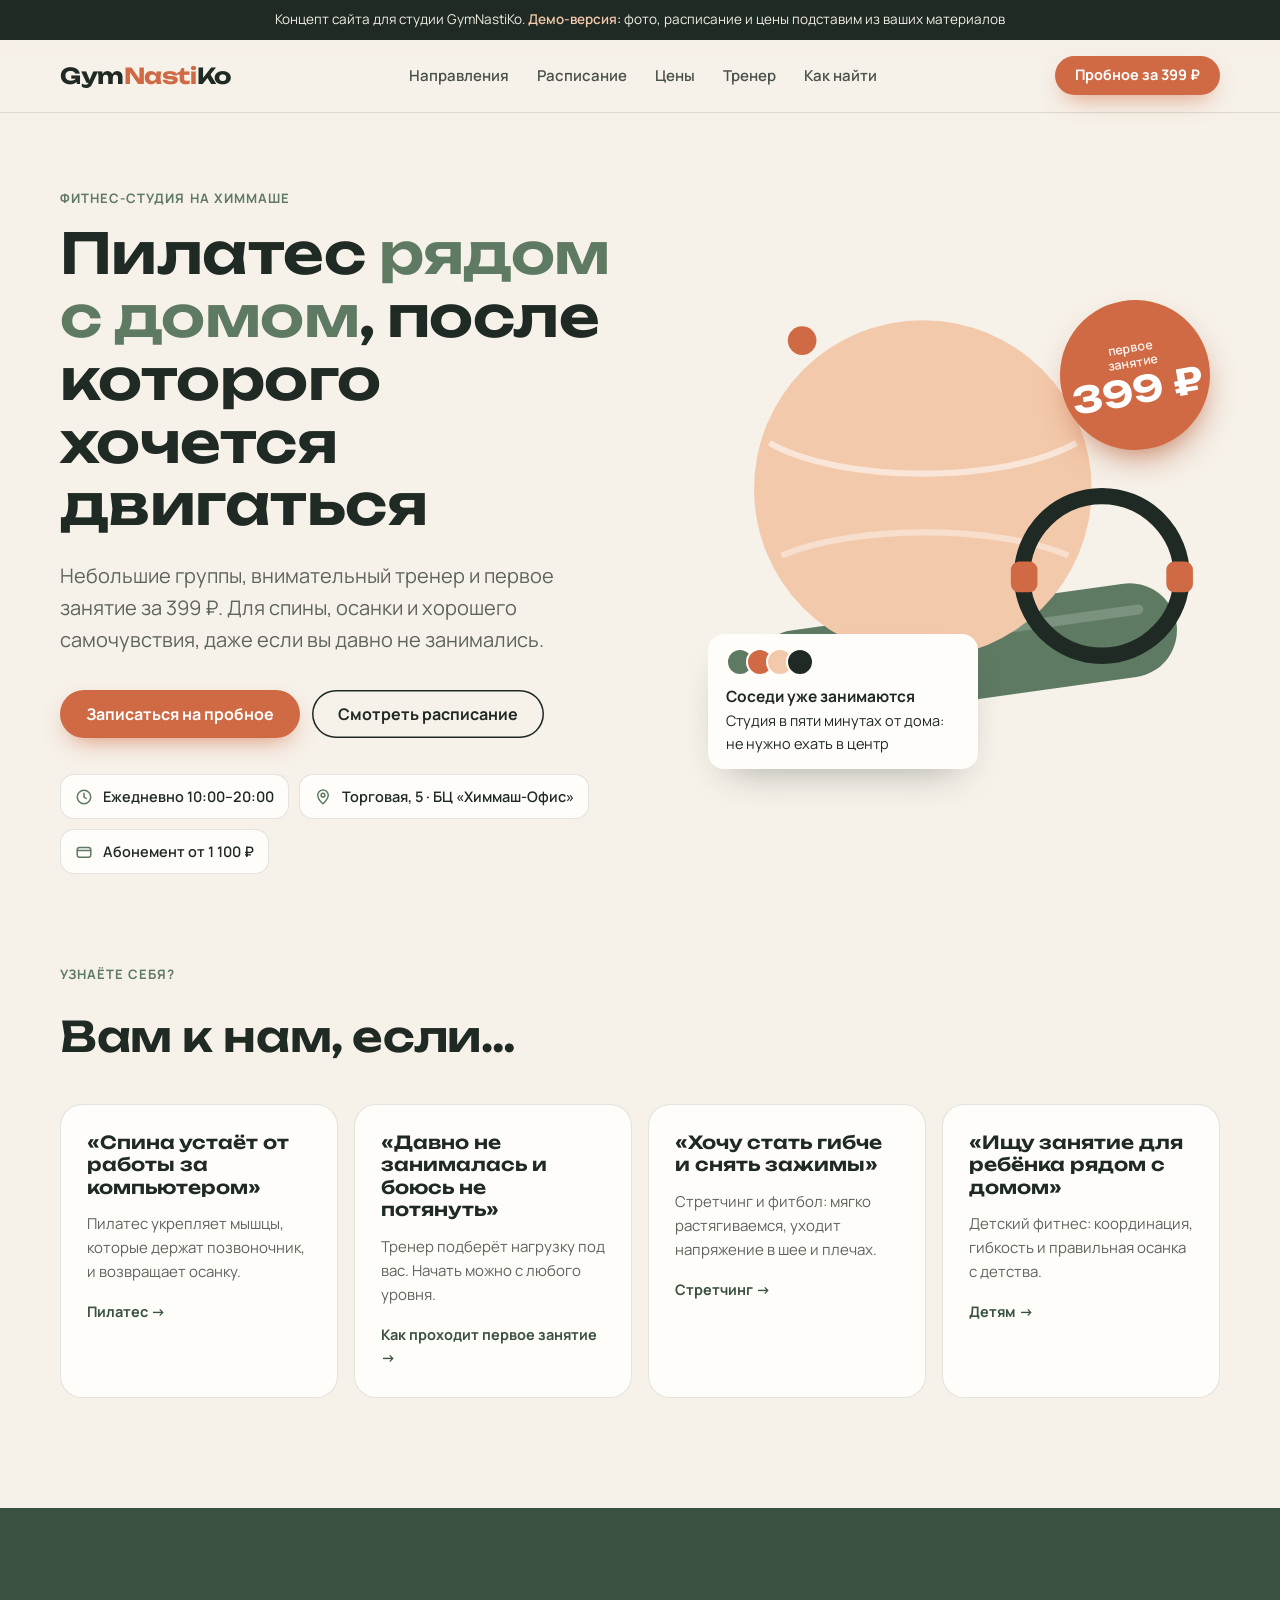
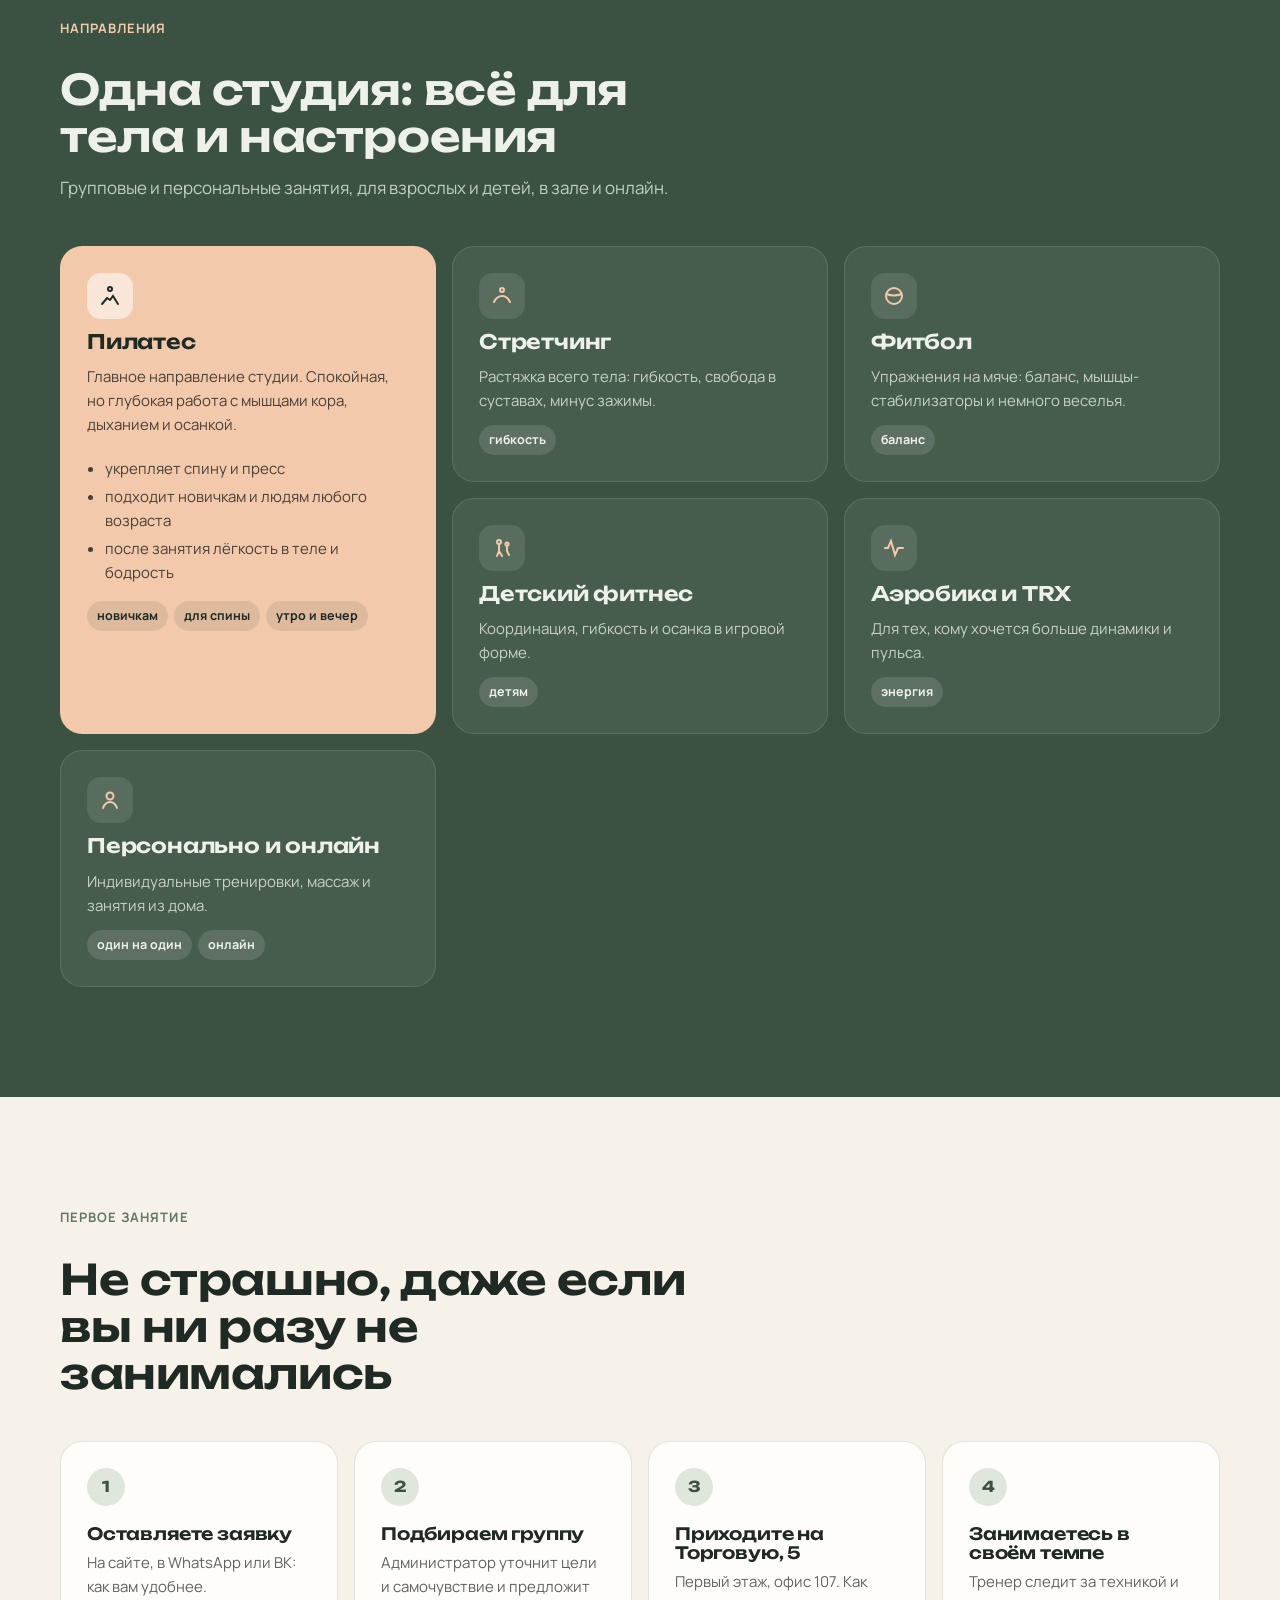
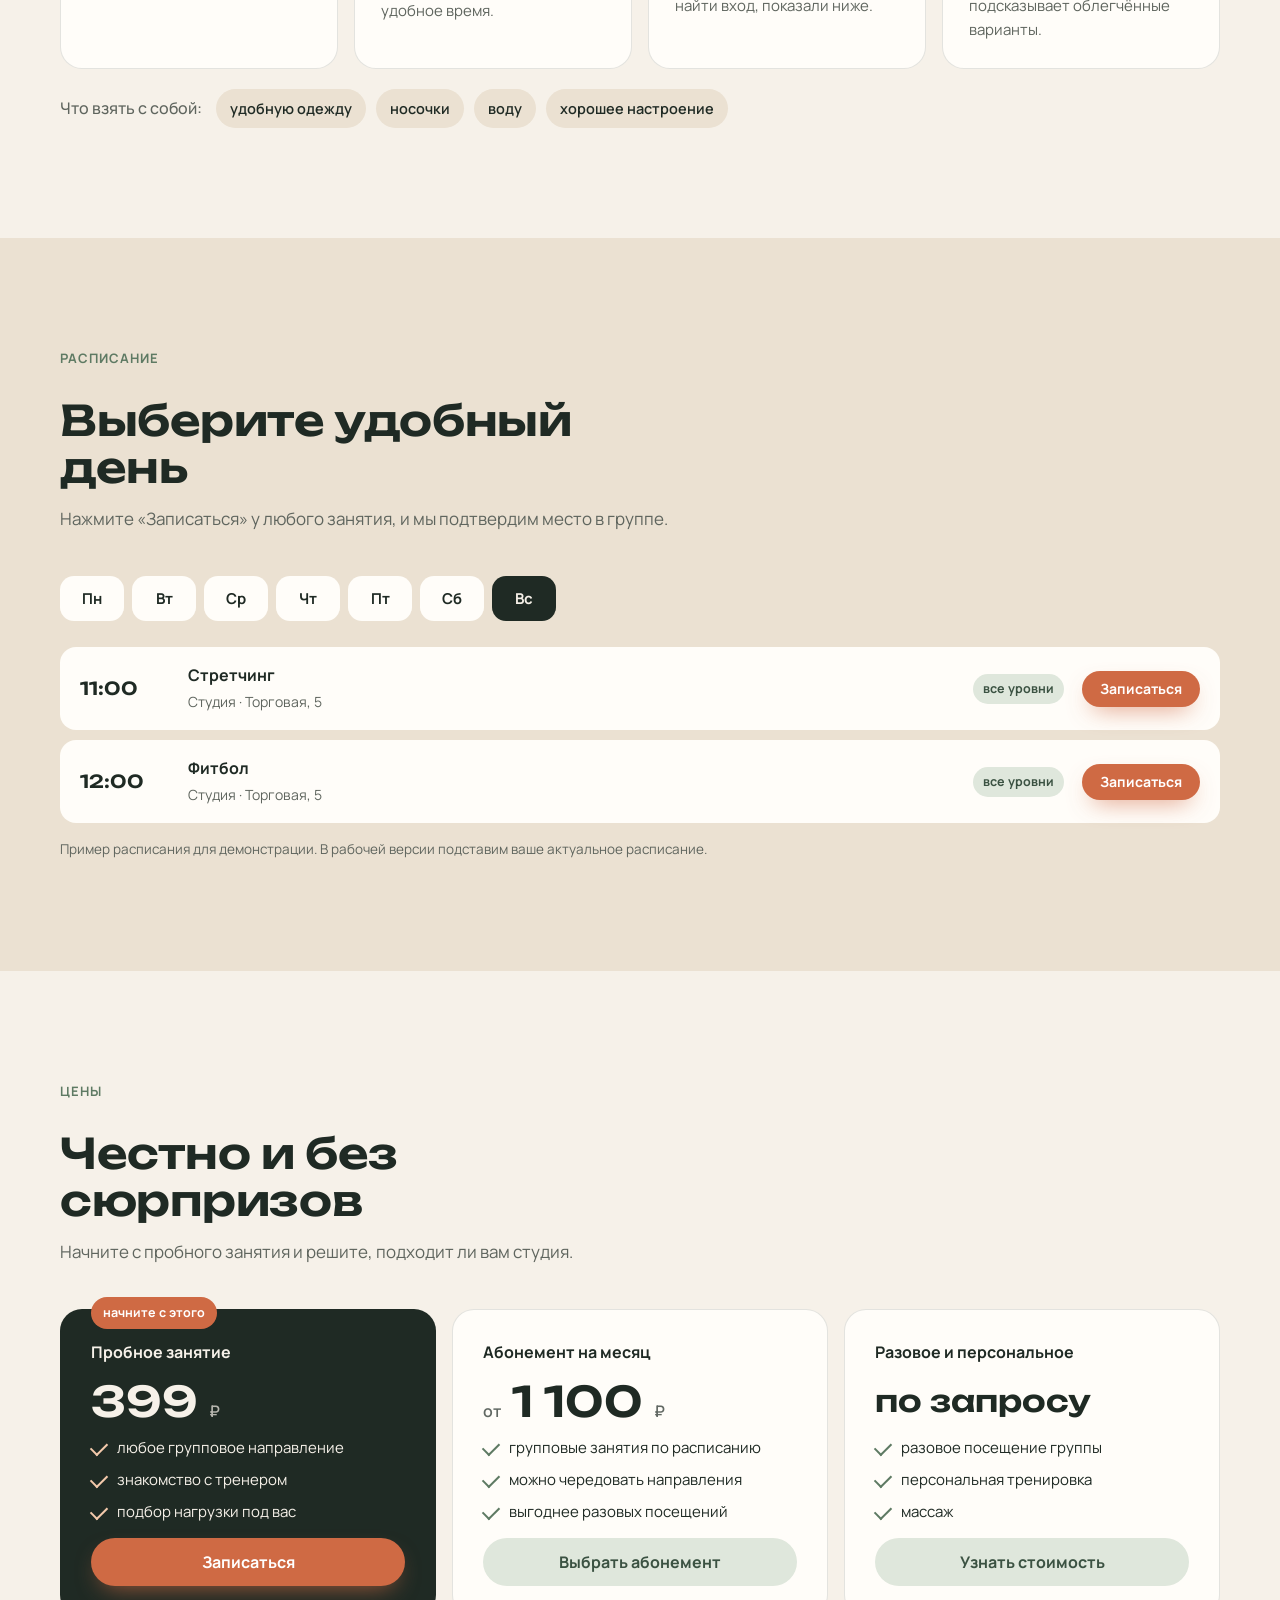
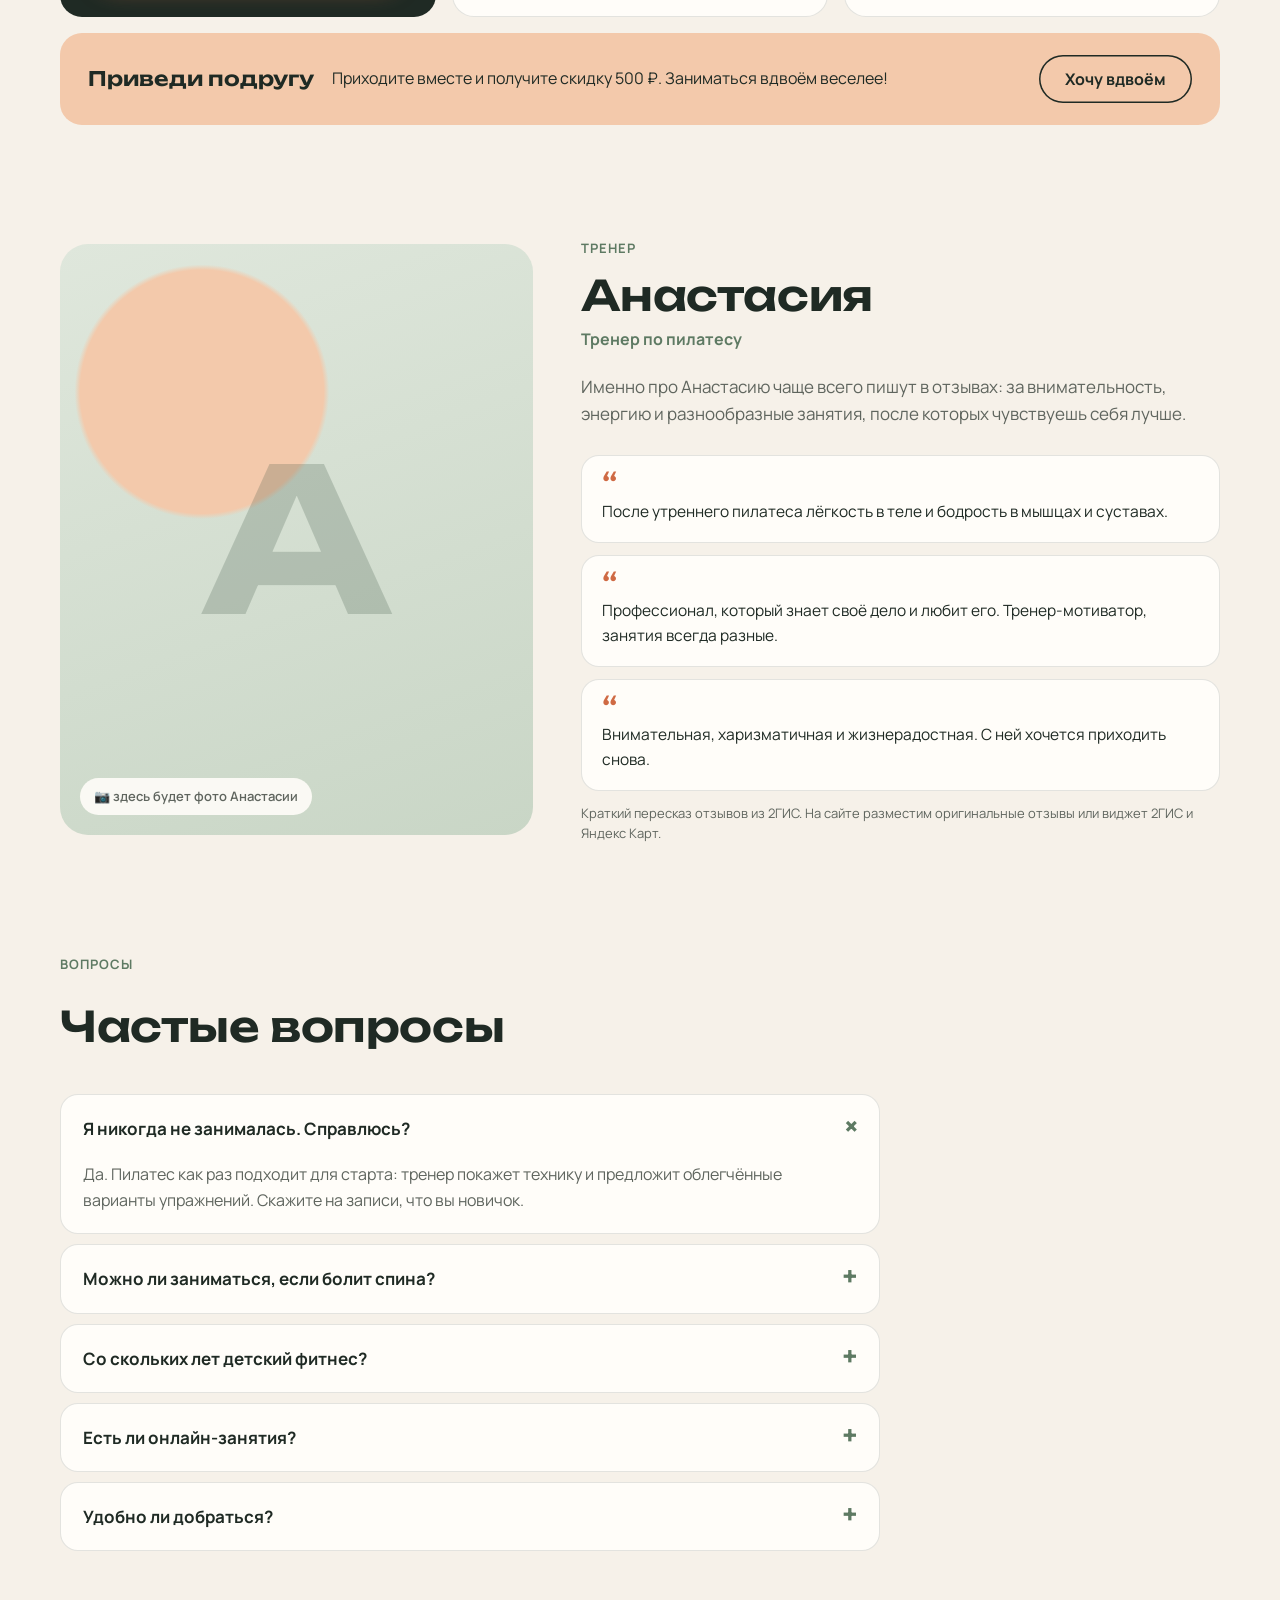
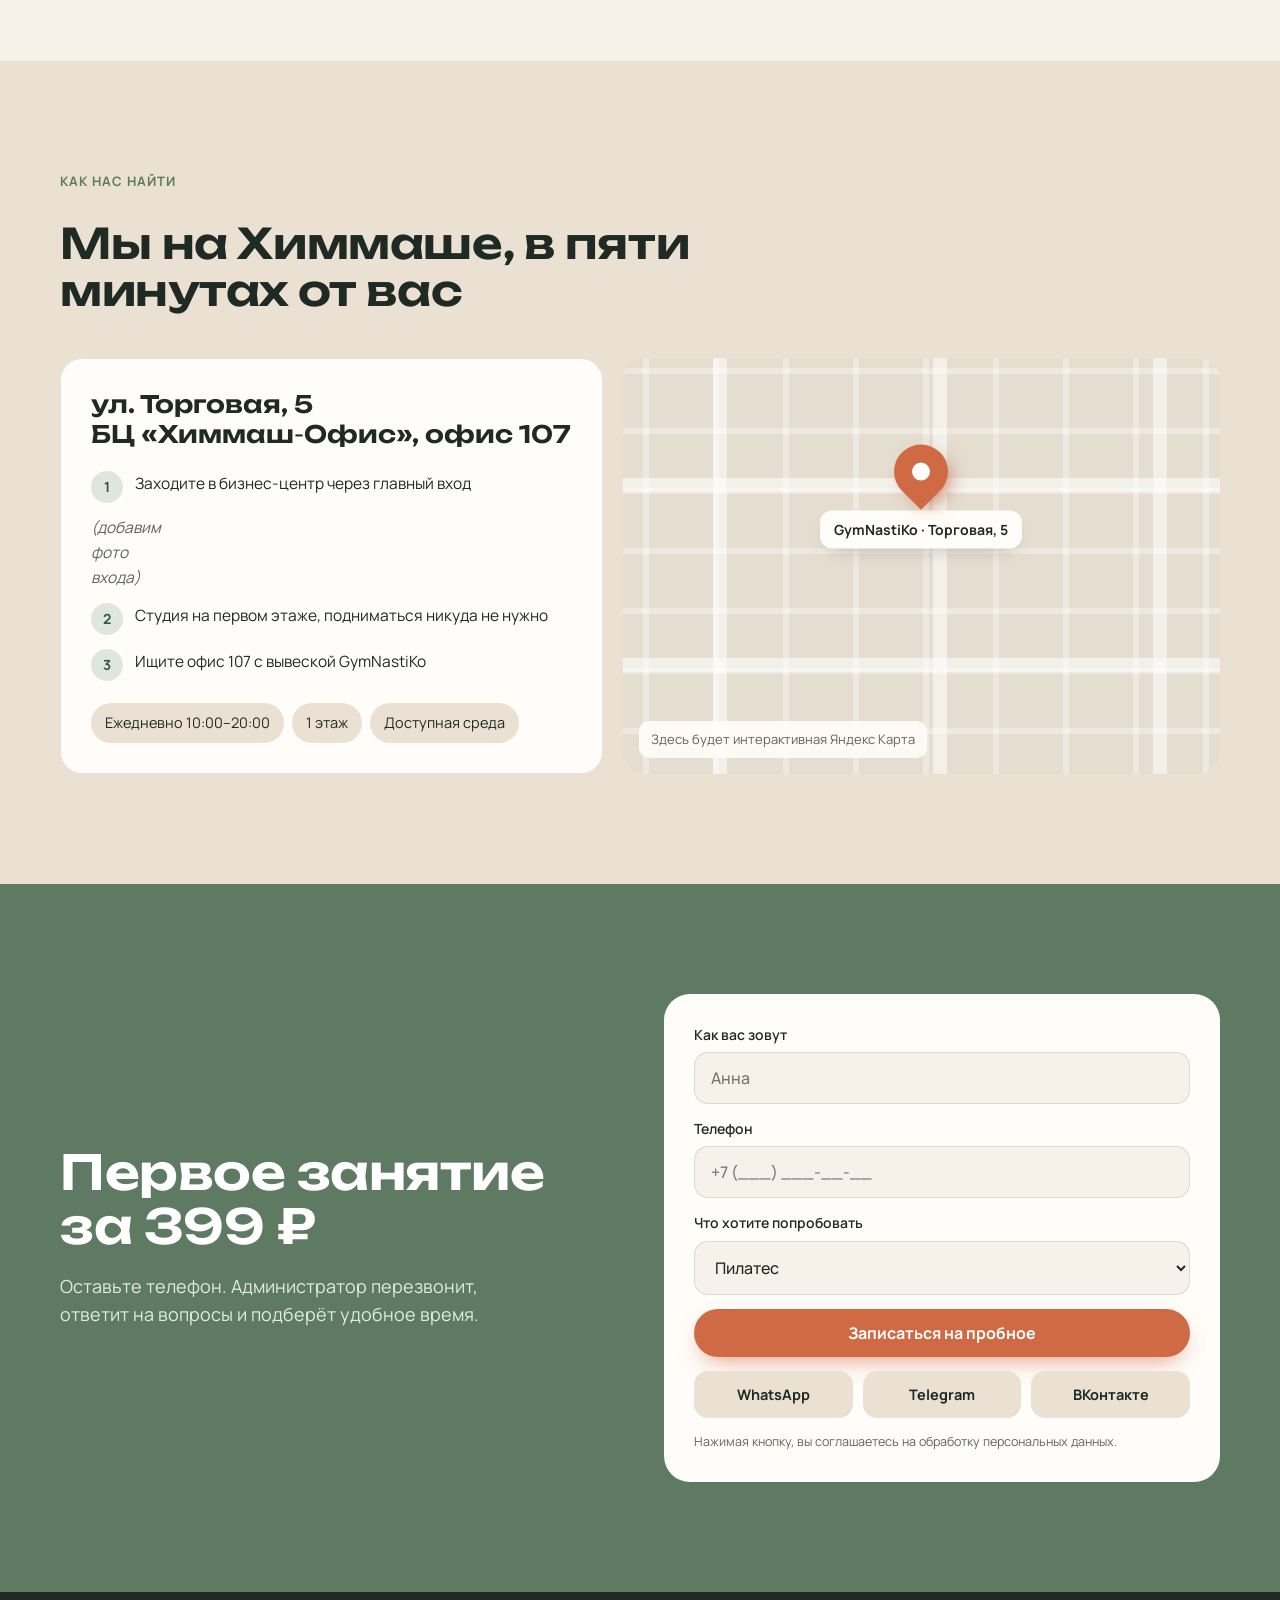
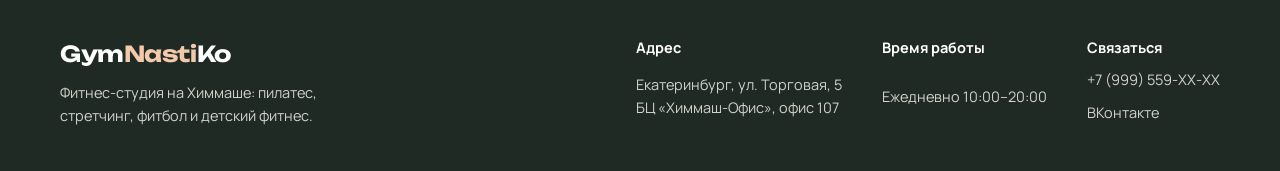
==== gymnastiko/index.html @ ecefc6f3 "Концепт сайта для студии пилатеса GymNastiKo (Химмаш) Одностраничный демо-сайт для коммерческого пре" ====
<!doctype html>
<html lang="ru">
<head>
<meta charset="utf-8">
<meta name="viewport" content="width=device-width, initial-scale=1">
<title>GymNastiKo — пилатес на Химмаше</title>
<meta name="description" content="Концепт сайта студии пилатеса GymNastiKo на Химмаше, Екатеринбург.">
<link rel="preconnect" href="https://fonts.googleapis.com">
<link rel="preconnect" href="https://fonts.gstatic.com" crossorigin>
<link href="https://fonts.googleapis.com/css2?family=Manrope:wght@400;500;600;700&family=Unbounded:wght@500;600;700&display=swap" rel="stylesheet">
<style>
  :root {
    --cream: #f6f1e9;
    --paper: #fffdf9;
    --sand: #ebe1d2;
    --ink: #1f2a24;
    --muted: #5f655e;
    --sage: #5e7a63;
    --sage-dark: #3b5242;
    --sage-soft: #dfe7dc;
    --terra: #cf6a44;
    --terra-dark: #b4552f;
    --peach: #f3c9ab;
    --line: rgba(31, 42, 36, .12);
    --radius: 22px;
    --display: "Unbounded", "Manrope", system-ui, sans-serif;
    --body: "Manrope", system-ui, -apple-system, "Segoe UI", sans-serif;
  }
  * { box-sizing: border-box; }
  html { scroll-behavior: smooth; }
  body {
    margin: 0;
    background: var(--cream);
    color: var(--ink);
    font: 16px/1.6 var(--body);
    -webkit-font-smoothing: antialiased;
  }
  img, svg { display: block; max-width: 100%; }
  a { color: inherit; }
  .wrap { width: min(1160px, 100% - 32px); margin-inline: auto; }
  h1, h2, h3 { font-family: var(--display); font-weight: 600; line-height: 1.12; margin: 0; letter-spacing: -.01em; }
  h2 { font-size: clamp(28px, 4vw, 42px); }
  h3 { font-size: 19px; }
  p { margin: 0; }
  .eyebrow {
    display: inline-block; font-size: 13px; font-weight: 700; letter-spacing: .08em;
    text-transform: uppercase; color: var(--sage);
    margin-bottom: 14px;
  }
  section { padding: clamp(64px, 9vw, 110px) 0; }
  .section-head { display: grid; gap: 14px; max-width: 640px; margin-bottom: 44px; }
  .section-head p { color: var(--muted); font-size: 17px; }

  /* Concept ribbon */
  .concept {
    background: var(--ink); color: #f1ede4; font-size: 13.5px; text-align: center;
    padding: 9px 16px;
  }
  .concept b { color: var(--peach); font-weight: 600; }

  /* Buttons */
  .btn {
    display: inline-flex; align-items: center; justify-content: center; gap: 10px;
    padding: 16px 26px; border-radius: 999px; border: 0; cursor: pointer;
    font: 700 16px/1 var(--body); text-decoration: none; transition: transform .15s, background .15s;
  }
  .btn:hover { transform: translateY(-2px); }
  .btn-primary { background: var(--terra); color: #fff; box-shadow: 0 10px 24px -10px rgba(207,106,68,.8); }
  .btn-primary:hover { background: var(--terra-dark); }
  .btn-ghost { background: transparent; color: var(--ink); box-shadow: inset 0 0 0 1.5px var(--ink); }
  .btn-ghost:hover { background: var(--ink); color: var(--cream); }

  /* Header */
  header.site {
    position: sticky; top: 0; z-index: 20;
    background: rgba(246, 241, 233, .88); backdrop-filter: blur(10px);
    border-bottom: 1px solid var(--line);
  }
  .nav { display: flex; align-items: center; justify-content: space-between; gap: 24px; height: 72px; }
  .logo { font-family: var(--display); font-weight: 700; font-size: 22px; text-decoration: none; letter-spacing: -.02em; }
  .logo span { color: var(--terra); }
  .nav ul { display: flex; gap: 28px; list-style: none; margin: 0; padding: 0; font-weight: 600; font-size: 15px; }
  .nav ul a { text-decoration: none; opacity: .8; }
  .nav ul a:hover { opacity: 1; color: var(--sage-dark); }
  .nav .btn { padding: 12px 20px; font-size: 14.5px; }
  @media (max-width: 900px) { .nav ul { display: none; } }
  @media (max-width: 520px) { .nav .btn { display: none; } }

  /* Hero */
  .hero { padding: clamp(40px, 6vw, 72px) 0 clamp(56px, 7vw, 90px); }
  .hero-grid { display: grid; grid-template-columns: 1.08fr .92fr; gap: 48px; align-items: center; }
  .hero h1 { font-size: clamp(34px, 4.6vw, 56px); }
  .hero h1 em { font-style: normal; color: var(--sage); }
  .hero .lead { font-size: clamp(17px, 1.6vw, 20px); color: var(--muted); margin: 24px 0 34px; max-width: 540px; }
  .hero-cta { display: flex; flex-wrap: wrap; gap: 12px; }
  .facts { display: flex; flex-wrap: wrap; gap: 10px; margin-top: 36px; }
  .fact {
    display: flex; align-items: center; gap: 10px; background: var(--paper);
    border: 1px solid var(--line); border-radius: 14px; padding: 10px 14px; font-size: 14.5px; font-weight: 600;
  }
  .fact svg { width: 18px; height: 18px; color: var(--sage); flex: none; }
  .art { position: relative; aspect-ratio: 1 / 1.02; }
  .art svg.shapes { width: 100%; height: 100%; }
  .sticker {
    position: absolute; right: 2%; top: 6%; width: 150px; height: 150px; border-radius: 50%;
    background: var(--terra); color: #fff; display: grid; place-content: center; text-align: center;
    transform: rotate(-10deg); box-shadow: 0 16px 34px -14px rgba(180,85,47,.9);
  }
  .sticker small { font-size: 12.5px; font-weight: 600; opacity: .92; line-height: 1.25; }
  .sticker strong { font-family: var(--display); font-size: 36px; line-height: 1.1; }
  .art-caption {
    position: absolute; left: 0; bottom: 4%; background: var(--paper); border-radius: 16px; padding: 14px 18px;
    box-shadow: 0 18px 40px -22px rgba(31,42,36,.45); max-width: 270px; font-size: 14.5px;
  }
  .art-caption b { display: block; font-size: 15.5px; }
  .dots { display: flex; margin-bottom: 8px; }
  .dots i { width: 28px; height: 28px; border-radius: 50%; border: 2px solid var(--paper); margin-right: -8px; }
  @media (max-width: 900px) {
    .hero-grid { grid-template-columns: 1fr; }
    .art { max-width: 460px; width: 100%; margin-inline: auto; }
  }
  @media (max-width: 520px) { .sticker { width: 120px; height: 120px; } .sticker strong { font-size: 28px; } }

  /* For whom */
  .for-grid { display: grid; grid-template-columns: repeat(4, 1fr); gap: 16px; }
  .for-card { background: var(--paper); border-radius: var(--radius); padding: 26px; border: 1px solid var(--line); }
  .for-card .q { font-family: var(--display); font-weight: 600; font-size: 18px; line-height: 1.25; margin-bottom: 14px; }
  .for-card p { color: var(--muted); font-size: 15px; }
  .for-card .go { display: inline-block; margin-top: 16px; font-weight: 700; color: var(--sage-dark); text-decoration: none; font-size: 14.5px; }
  @media (max-width: 1000px) { .for-grid { grid-template-columns: repeat(2, 1fr); } }
  @media (max-width: 560px) { .for-grid { grid-template-columns: 1fr; } }

  /* Directions */
  .dir-bg { background: var(--sage-dark); color: #eef1ea; }
  .dir-bg .eyebrow { color: var(--peach); }
  .dir-bg .section-head p { color: #c4cec2; }
  .dir-grid { display: grid; grid-template-columns: repeat(3, 1fr); gap: 16px; }
  .dir {
    background: rgba(255,255,255,.06); border: 1px solid rgba(255,255,255,.12);
    border-radius: var(--radius); padding: 26px; display: grid; gap: 12px; align-content: start;
  }
  .dir.feature { background: var(--peach); color: var(--ink); border-color: transparent; grid-row: span 2; }
  .dir.feature p { color: #4a4038; }
  .dir .ic { width: 46px; height: 46px; border-radius: 14px; background: rgba(255,255,255,.1); display: grid; place-items: center; }
  .dir.feature .ic { background: rgba(255,255,255,.55); }
  .dir .ic svg { width: 24px; height: 24px; }
  .dir h3 { font-size: 20px; }
  .dir p { color: #c9d2c7; font-size: 15px; }
  .tags { display: flex; flex-wrap: wrap; gap: 6px; }
  .tag { font-size: 12.5px; font-weight: 700; padding: 5px 10px; border-radius: 999px; background: rgba(255,255,255,.12); }
  .dir.feature .tag { background: rgba(31,42,36,.1); }
  .dir.feature ul { margin: 4px 0 0; padding-left: 18px; color: #4a4038; font-size: 15px; }
  .dir.feature ul li { margin: 4px 0; }
  @media (max-width: 900px) { .dir-grid { grid-template-columns: repeat(2, 1fr); } .dir.feature { grid-column: span 2; grid-row: auto; } }
  @media (max-width: 560px) { .dir-grid { grid-template-columns: 1fr; } .dir.feature { grid-column: auto; } }

  /* First class */
  .steps { display: grid; grid-template-columns: repeat(4, 1fr); gap: 16px; counter-reset: s; }
  .step { position: relative; padding: 26px; border-radius: var(--radius); background: var(--paper); border: 1px solid var(--line); }
  .step::before {
    counter-increment: s; content: counter(s);
    font-family: var(--display); font-size: 15px; font-weight: 700;
    width: 38px; height: 38px; border-radius: 50%; display: grid; place-items: center;
    background: var(--sage-soft); color: var(--sage-dark); margin-bottom: 18px;
  }
  .step h3 { font-size: 17px; margin-bottom: 8px; }
  .step p { color: var(--muted); font-size: 15px; }
  .bring { margin-top: 20px; display: flex; flex-wrap: wrap; align-items: center; gap: 10px; font-weight: 600; }
  .bring span.lbl { color: var(--muted); font-weight: 500; margin-right: 4px; }
  .chip { background: var(--sand); padding: 8px 14px; border-radius: 999px; font-size: 14.5px; }
  @media (max-width: 1000px) { .steps { grid-template-columns: repeat(2, 1fr); } }
  @media (max-width: 560px) { .steps { grid-template-columns: 1fr; } }

  /* Schedule */
  .sched-bg { background: var(--sand); }
  .days { display: flex; gap: 8px; overflow-x: auto; padding-bottom: 6px; margin-bottom: 20px; scrollbar-width: none; }
  .days button {
    flex: none; min-width: 64px; padding: 12px 14px; border-radius: 14px; border: 0; cursor: pointer;
    background: var(--paper); font: 700 15px var(--body); color: var(--ink);
  }
  .days button[aria-selected="true"] { background: var(--ink); color: var(--cream); }
  .slots { display: grid; gap: 10px; }
  .slot {
    display: grid; grid-template-columns: 90px 1fr auto auto; gap: 18px; align-items: center;
    background: var(--paper); border-radius: 16px; padding: 16px 20px;
  }
  .slot time { font-family: var(--display); font-weight: 600; font-size: 18px; }
  .slot .t b { display: block; font-size: 16px; }
  .slot .t span { color: var(--muted); font-size: 14px; }
  .level { font-size: 12.5px; font-weight: 700; padding: 5px 10px; border-radius: 999px; background: var(--sage-soft); color: var(--sage-dark); white-space: nowrap; }
  .level.kids { background: #fbe3d5; color: var(--terra-dark); }
  .slot .btn { padding: 11px 18px; font-size: 14px; }
  .note { margin-top: 16px; font-size: 13.5px; color: var(--muted); }
  @media (max-width: 640px) {
    .slot { grid-template-columns: 70px 1fr; row-gap: 10px; }
    .slot .level { grid-column: 2; justify-self: start; }
    .slot .btn { grid-column: 1 / -1; }
  }

  /* Prices */
  .price-grid { display: grid; grid-template-columns: repeat(3, 1fr); gap: 16px; align-items: stretch; }
  .price { background: var(--paper); border: 1px solid var(--line); border-radius: var(--radius); padding: 30px; display: flex; flex-direction: column; gap: 14px; }
  .price.hot { background: var(--ink); color: var(--cream); border-color: transparent; position: relative; }
  .price.hot .badge { position: absolute; top: -13px; left: 30px; background: var(--terra); color: #fff; font-size: 12.5px; font-weight: 700; padding: 6px 12px; border-radius: 999px; }
  .price .name { font-weight: 700; font-size: 16px; }
  .price .amount { font-family: var(--display); font-size: 42px; font-weight: 600; line-height: 1; }
  .price .amount small { font-family: var(--body); font-size: 16px; font-weight: 600; opacity: .7; }
  .price ul { list-style: none; padding: 0; margin: 0; display: grid; gap: 8px; font-size: 15px; flex: 1; }
  .price li { padding-left: 26px; position: relative; }
  .price li::before { content: ""; position: absolute; left: 0; top: 6px; width: 14px; height: 8px; border-left: 2.5px solid var(--sage); border-bottom: 2.5px solid var(--sage); transform: rotate(-45deg); }
  .price.hot li::before { border-color: var(--peach); }
  .price .btn { width: 100%; }
  .price:not(.hot) .btn { background: var(--sage-soft); color: var(--sage-dark); box-shadow: none; }
  .promo {
    margin-top: 16px; display: flex; align-items: center; gap: 18px; flex-wrap: wrap;
    background: var(--peach); border-radius: var(--radius); padding: 22px 28px;
  }
  .promo strong { font-family: var(--display); font-size: 20px; font-weight: 600; }
  .promo p { flex: 1; min-width: 220px; }
  @media (max-width: 900px) { .price-grid { grid-template-columns: 1fr; max-width: 520px; } }

  /* Coach + reviews */
  .coach { display: grid; grid-template-columns: .85fr 1.15fr; gap: 48px; align-items: center; }
  .photo-ph {
    aspect-ratio: 4 / 5; border-radius: 28px; position: relative; overflow: hidden;
    background: radial-gradient(circle at 30% 25%, var(--peach) 0 22%, transparent 23%),
                linear-gradient(160deg, var(--sage-soft), #c9d6c6);
    display: grid; place-items: end start; padding: 20px;
  }
  .photo-ph span { background: rgba(255,253,249,.9); border-radius: 999px; padding: 8px 14px; font-size: 13px; font-weight: 600; color: var(--muted); }
  .photo-ph .mono { position: absolute; inset: 0; display: grid; place-items: center; font-family: var(--display); font-weight: 700; font-size: clamp(120px, 16vw, 200px); color: var(--sage-dark); opacity: .22; }
  .coach h2 { margin-bottom: 8px; }
  .coach .role { color: var(--sage); font-weight: 700; margin-bottom: 20px; }
  .coach .about { color: var(--muted); font-size: 17px; margin-bottom: 28px; }
  .quotes { display: grid; gap: 12px; }
  .quote { background: var(--paper); border: 1px solid var(--line); border-radius: 18px; padding: 18px 20px; font-size: 15.5px; }
  .quote::before { content: "“"; font-family: var(--display); font-size: 34px; line-height: .6; color: var(--terra); display: block; margin-bottom: 4px; }
  .src { font-size: 13px; color: var(--muted); margin-top: 12px; }
  @media (max-width: 900px) { .coach { grid-template-columns: 1fr; } .photo-ph { max-width: 420px; } }

  /* FAQ */
  .faq { display: grid; gap: 10px; max-width: 820px; }
  details { background: var(--paper); border-radius: 18px; border: 1px solid var(--line); padding: 0 22px; }
  summary { cursor: pointer; list-style: none; padding: 20px 0; font-weight: 700; font-size: 17px; display: flex; justify-content: space-between; gap: 16px; }
  summary::-webkit-details-marker { display: none; }
  summary::after { content: "+"; font-family: var(--display); font-size: 22px; line-height: 1; color: var(--sage); transition: transform .2s; }
  details[open] summary::after { transform: rotate(45deg); }
  details p { padding: 0 0 20px; color: var(--muted); }

  /* Find us */
  .find { display: grid; grid-template-columns: 1fr 1.1fr; gap: 20px; }
  .route { background: var(--paper); border-radius: var(--radius); padding: 30px; border: 1px solid var(--line); display: grid; gap: 22px; align-content: start; }
  .route .addr { font-family: var(--display); font-size: 24px; font-weight: 600; line-height: 1.25; }
  .route ol { margin: 0; padding: 0; list-style: none; display: grid; gap: 14px; counter-reset: r; }
  .route li { display: grid; grid-template-columns: 32px 1fr; gap: 12px; font-size: 15.5px; }
  .route li::before { counter-increment: r; content: counter(r); width: 32px; height: 32px; border-radius: 50%; background: var(--sage-soft); color: var(--sage-dark); font-weight: 700; display: grid; place-items: center; font-size: 14px; }
  .route .meta { display: flex; flex-wrap: wrap; gap: 8px; }
  .map {
    border-radius: var(--radius); min-height: 380px; position: relative; overflow: hidden;
    background-color: #e4ddd0;
    background-image:
      linear-gradient(90deg, rgba(255,255,255,.55) 0 14px, transparent 14px),
      linear-gradient(rgba(255,255,255,.55) 0 14px, transparent 14px),
      linear-gradient(90deg, rgba(255,255,255,.35) 0 6px, transparent 6px),
      linear-gradient(rgba(255,255,255,.35) 0 6px, transparent 6px);
    background-size: 220px 100%, 100% 180px, 70px 100%, 100% 60px;
    background-position: 90px 0, 0 120px, 20px 0, 0 10px;
  }
  .pin { position: absolute; left: 50%; top: 46%; transform: translate(-50%, -100%); text-align: center; }
  .pin .dot { width: 54px; height: 54px; border-radius: 50% 50% 50% 0; transform: rotate(-45deg); background: var(--terra); margin: 0 auto; display: grid; place-items: center; box-shadow: 0 10px 20px -8px rgba(180,85,47,.9); }
  .pin .dot::after { content: ""; width: 18px; height: 18px; border-radius: 50%; background: #fff; }
  .pin .label { margin-top: 12px; background: var(--paper); padding: 8px 14px; border-radius: 12px; font-weight: 700; font-size: 14px; white-space: nowrap; box-shadow: 0 8px 20px -12px rgba(0,0,0,.4); }
  .map .hint { position: absolute; left: 16px; bottom: 16px; background: rgba(255,253,249,.92); padding: 8px 12px; border-radius: 10px; font-size: 13px; color: var(--muted); }
  @media (max-width: 900px) { .find { grid-template-columns: 1fr; } .map { min-height: 280px; } }

  /* Booking */
  .book-bg { background: var(--sage); color: #fff; }
  .book { display: grid; grid-template-columns: 1fr 1fr; gap: 48px; align-items: center; }
  .book h2 { font-size: clamp(30px, 4.4vw, 48px); }
  .book .sub { margin-top: 18px; font-size: 18px; color: #e3ebe0; max-width: 460px; }
  form.card { background: var(--paper); color: var(--ink); border-radius: 26px; padding: 30px; display: grid; gap: 14px; }
  label { display: grid; gap: 6px; font-weight: 600; font-size: 14px; }
  input, select {
    font: 500 16px var(--body); padding: 14px 16px; border-radius: 14px; border: 1.5px solid var(--line);
    background: var(--cream); color: var(--ink); width: 100%;
  }
  input:focus, select:focus { outline: none; border-color: var(--sage); }
  .form-foot { font-size: 12.5px; color: var(--muted); }
  .alt { display: flex; gap: 10px; flex-wrap: wrap; }
  .alt a { flex: 1; min-width: 130px; text-align: center; padding: 12px; border-radius: 14px; background: var(--sand); text-decoration: none; font-weight: 700; font-size: 14.5px; }
  .ok { display: none; text-align: center; padding: 20px 0; }
  .ok b { font-family: var(--display); font-size: 22px; display: block; margin-bottom: 8px; }
  form.sent > :not(.ok) { display: none; }
  form.sent .ok { display: block; }
  @media (max-width: 900px) { .book { grid-template-columns: 1fr; } }

  footer { background: var(--ink); color: #cfd3cb; padding: 44px 0 110px; font-size: 14.5px; }
  .foot { display: flex; flex-wrap: wrap; justify-content: space-between; gap: 24px; }
  footer .logo { color: #fff; }
  footer a { text-decoration: none; }
  footer .cols { display: flex; flex-wrap: wrap; gap: 40px; }
  footer .cols div { display: grid; gap: 6px; }
  footer .cols b { color: #fff; }
  @media (min-width: 761px) { footer { padding-bottom: 44px; } }

  /* Mobile sticky CTA */
  .mbar {
    position: fixed; left: 12px; right: 12px; bottom: 12px; z-index: 30; display: none;
    background: var(--ink); color: #fff; border-radius: 18px; padding: 10px 10px 10px 18px;
    align-items: center; justify-content: space-between; gap: 12px; box-shadow: 0 16px 36px -14px rgba(0,0,0,.6);
  }
  .mbar span { font-size: 14px; line-height: 1.3; }
  .mbar b { color: var(--peach); }
  .mbar .btn { padding: 13px 18px; font-size: 14.5px; }
  @media (max-width: 760px) { .mbar { display: flex; } }
</style>
</head>
<body>

<div class="concept">Концепт сайта для студии GymNastiKo. <b>Демо-версия:</b> фото, расписание и цены подставим из ваших материалов</div>

<header class="site">
  <div class="wrap nav">
    <a class="logo" href="#top">Gym<span>Nasti</span>Ko</a>
    <ul>
      <li><a href="#directions">Направления</a></li>
      <li><a href="#schedule">Расписание</a></li>
      <li><a href="#prices">Цены</a></li>
      <li><a href="#coach">Тренер</a></li>
      <li><a href="#find">Как найти</a></li>
    </ul>
    <a class="btn btn-primary" href="#book">Пробное за 399 ₽</a>
  </div>
</header>

<main id="top">

  <!-- HERO -->
  <section class="hero">
    <div class="wrap hero-grid">
      <div>
        <span class="eyebrow">Фитнес-студия на Химмаше</span>
        <h1>Пилатес <em>рядом с домом</em>, после которого хочется двигаться</h1>
        <p class="lead">Небольшие группы, внимательный тренер и первое занятие за 399 ₽. Для спины, осанки и хорошего самочувствия, даже если вы давно не занимались.</p>
        <div class="hero-cta">
          <a class="btn btn-primary" href="#book">Записаться на пробное</a>
          <a class="btn btn-ghost" href="#schedule">Смотреть расписание</a>
        </div>
        <div class="facts">
          <div class="fact">
            <svg viewBox="0 0 24 24" fill="none" stroke="currentColor" stroke-width="2" stroke-linecap="round"><circle cx="12" cy="12" r="9"/><path d="M12 7v5l3 2"/></svg>
            Ежедневно 10:00–20:00
          </div>
          <div class="fact">
            <svg viewBox="0 0 24 24" fill="none" stroke="currentColor" stroke-width="2" stroke-linecap="round"><path d="M12 21s7-6.2 7-11.5A7 7 0 0 0 5 9.5C5 14.8 12 21 12 21z"/><circle cx="12" cy="9.5" r="2.5"/></svg>
            Торговая, 5 · БЦ «Химмаш‑Офис»
          </div>
          <div class="fact">
            <svg viewBox="0 0 24 24" fill="none" stroke="currentColor" stroke-width="2" stroke-linecap="round"><rect x="3" y="6" width="18" height="13" rx="3"/><path d="M3 10h18"/></svg>
            Абонемент от 1 100 ₽
          </div>
        </div>
      </div>

      <div class="art" aria-hidden="true">
        <svg class="shapes" viewBox="0 0 500 510">
          <!-- mat -->
          <rect x="40" y="330" width="420" height="92" rx="46" fill="#5e7a63" transform="rotate(-8 250 376)"/>
          <rect x="70" y="352" width="360" height="10" rx="5" fill="#fff" opacity=".18" transform="rotate(-8 250 376)"/>
          <!-- fitball -->
          <circle cx="210" cy="215" r="165" fill="#f3c9ab"/>
          <path d="M60 170c70 40 230 40 300 0" stroke="#fff" stroke-width="6" fill="none" opacity=".55"/>
          <path d="M72 280c70-30 210-30 280 0" stroke="#fff" stroke-width="6" fill="none" opacity=".4"/>
          <!-- pilates ring -->
          <circle cx="385" cy="300" r="78" fill="none" stroke="#1f2a24" stroke-width="16"/>
          <rect x="296" y="286" width="26" height="30" rx="8" fill="#cf6a44"/>
          <rect x="448" y="286" width="26" height="30" rx="8" fill="#cf6a44"/>
          <!-- small dots -->
          <circle cx="92" cy="70" r="14" fill="#cf6a44"/>
          <circle cx="440" cy="120" r="8" fill="#5e7a63"/>
        </svg>
        <div class="sticker"><small>первое<br>занятие</small><strong>399 ₽</strong></div>
        <div class="art-caption">
          <div class="dots"><i style="background:#5e7a63"></i><i style="background:#cf6a44"></i><i style="background:#f3c9ab"></i><i style="background:#1f2a24"></i></div>
          <b>Соседи уже занимаются</b>
          Студия в пяти минутах от дома: не нужно ехать в центр
        </div>
      </div>
    </div>
  </section>

  <!-- FOR WHOM -->
  <section style="padding-top:0">
    <div class="wrap">
      <div class="section-head">
        <span class="eyebrow">Узнаёте себя?</span>
        <h2>Вам к нам, если…</h2>
      </div>
      <div class="for-grid">
        <div class="for-card">
          <div class="q">«Спина устаёт от работы за компьютером»</div>
          <p>Пилатес укрепляет мышцы, которые держат позвоночник, и возвращает осанку.</p>
          <a class="go" href="#directions">Пилатес →</a>
        </div>
        <div class="for-card">
          <div class="q">«Давно не занималась и боюсь не потянуть»</div>
          <p>Тренер подберёт нагрузку под вас. Начать можно с любого уровня.</p>
          <a class="go" href="#first">Как проходит первое занятие →</a>
        </div>
        <div class="for-card">
          <div class="q">«Хочу стать гибче и снять зажимы»</div>
          <p>Стретчинг и фитбол: мягко растягиваемся, уходит напряжение в шее и плечах.</p>
          <a class="go" href="#directions">Стретчинг →</a>
        </div>
        <div class="for-card">
          <div class="q">«Ищу занятие для ребёнка рядом с домом»</div>
          <p>Детский фитнес: координация, гибкость и правильная осанка с детства.</p>
          <a class="go" href="#directions">Детям →</a>
        </div>
      </div>
    </div>
  </section>

  <!-- DIRECTIONS -->
  <section class="dir-bg" id="directions">
    <div class="wrap">
      <div class="section-head">
        <span class="eyebrow">Направления</span>
        <h2>Одна студия: всё для тела и настроения</h2>
        <p>Групповые и персональные занятия, для взрослых и детей, в зале и онлайн.</p>
      </div>
      <div class="dir-grid">
        <div class="dir feature">
          <div class="ic"><svg viewBox="0 0 24 24" fill="none" stroke="#1f2a24" stroke-width="2" stroke-linecap="round"><circle cx="12" cy="5" r="2"/><path d="M4 20l5-6 3 2 3-4 5 8"/></svg></div>
          <h3>Пилатес</h3>
          <p>Главное направление студии. Спокойная, но глубокая работа с мышцами кора, дыханием и осанкой.</p>
          <ul>
            <li>укрепляет спину и пресс</li>
            <li>подходит новичкам и людям любого возраста</li>
            <li>после занятия лёгкость в теле и бодрость</li>
          </ul>
          <div class="tags"><span class="tag">новичкам</span><span class="tag">для спины</span><span class="tag">утро и вечер</span></div>
        </div>
        <div class="dir">
          <div class="ic"><svg viewBox="0 0 24 24" fill="none" stroke="#f3c9ab" stroke-width="2" stroke-linecap="round"><path d="M4 18c4-8 12-8 16 0"/><circle cx="12" cy="6" r="2"/></svg></div>
          <h3>Стретчинг</h3>
          <p>Растяжка всего тела: гибкость, свобода в суставах, минус зажимы.</p>
          <div class="tags"><span class="tag">гибкость</span></div>
        </div>
        <div class="dir">
          <div class="ic"><svg viewBox="0 0 24 24" fill="none" stroke="#f3c9ab" stroke-width="2"><circle cx="12" cy="12" r="8"/><path d="M4.5 10c5 2 10 2 15 0"/></svg></div>
          <h3>Фитбол</h3>
          <p>Упражнения на мяче: баланс, мышцы-стабилизаторы и немного веселья.</p>
          <div class="tags"><span class="tag">баланс</span></div>
        </div>
        <div class="dir">
          <div class="ic"><svg viewBox="0 0 24 24" fill="none" stroke="#f3c9ab" stroke-width="2" stroke-linecap="round"><circle cx="9" cy="6" r="2"/><circle cx="17" cy="8" r="1.6"/><path d="M9 9v6l-2 5M9 15l3 5M17 10v5l2 4"/></svg></div>
          <h3>Детский фитнес</h3>
          <p>Координация, гибкость и осанка в игровой форме.</p>
          <div class="tags"><span class="tag">детям</span></div>
        </div>
        <div class="dir">
          <div class="ic"><svg viewBox="0 0 24 24" fill="none" stroke="#f3c9ab" stroke-width="2" stroke-linecap="round"><path d="M3 12h3l3-7 4 14 3-7h5"/></svg></div>
          <h3>Аэробика и TRX</h3>
          <p>Для тех, кому хочется больше динамики и пульса.</p>
          <div class="tags"><span class="tag">энергия</span></div>
        </div>
        <div class="dir">
          <div class="ic"><svg viewBox="0 0 24 24" fill="none" stroke="#f3c9ab" stroke-width="2" stroke-linecap="round"><circle cx="12" cy="8" r="3.5"/><path d="M5 20c1.5-4 4-6 7-6s5.5 2 7 6"/></svg></div>
          <h3>Персонально и онлайн</h3>
          <p>Индивидуальные тренировки, массаж и занятия из дома.</p>
          <div class="tags"><span class="tag">один на один</span><span class="tag">онлайн</span></div>
        </div>
      </div>
    </div>
  </section>

  <!-- FIRST CLASS -->
  <section id="first">
    <div class="wrap">
      <div class="section-head">
        <span class="eyebrow">Первое занятие</span>
        <h2>Не страшно, даже если вы ни разу не занимались</h2>
      </div>
      <div class="steps">
        <div class="step"><h3>Оставляете заявку</h3><p>На сайте, в WhatsApp или ВК: как вам удобнее.</p></div>
        <div class="step"><h3>Подбираем группу</h3><p>Администратор уточнит цели и самочувствие и предложит удобное время.</p></div>
        <div class="step"><h3>Приходите на Торговую, 5</h3><p>Первый этаж, офис 107. Как найти вход, показали ниже.</p></div>
        <div class="step"><h3>Занимаетесь в своём темпе</h3><p>Тренер следит за техникой и подсказывает облегчённые варианты.</p></div>
      </div>
      <div class="bring"><span class="lbl">Что взять с собой:</span><span class="chip">удобную одежду</span><span class="chip">носочки</span><span class="chip">воду</span><span class="chip">хорошее настроение</span></div>
    </div>
  </section>

  <!-- SCHEDULE -->
  <section class="sched-bg" id="schedule">
    <div class="wrap">
      <div class="section-head">
        <span class="eyebrow">Расписание</span>
        <h2>Выберите удобный день</h2>
        <p>Нажмите «Записаться» у любого занятия, и мы подтвердим место в группе.</p>
      </div>
      <div class="days" role="tablist" id="days"></div>
      <div class="slots" id="slots"></div>
      <p class="note">Пример расписания для демонстрации. В рабочей версии подставим ваше актуальное расписание.</p>
    </div>
  </section>

  <!-- PRICES -->
  <section id="prices">
    <div class="wrap">
      <div class="section-head">
        <span class="eyebrow">Цены</span>
        <h2>Честно и без сюрпризов</h2>
        <p>Начните с пробного занятия и решите, подходит ли вам студия.</p>
      </div>
      <div class="price-grid">
        <div class="price hot">
          <span class="badge">начните с этого</span>
          <div class="name">Пробное занятие</div>
          <div class="amount">399 <small>₽</small></div>
          <ul><li>любое групповое направление</li><li>знакомство с тренером</li><li>подбор нагрузки под вас</li></ul>
          <a class="btn btn-primary" href="#book">Записаться</a>
        </div>
        <div class="price">
          <div class="name">Абонемент на месяц</div>
          <div class="amount"><small>от</small> 1 100 <small>₽</small></div>
          <ul><li>групповые занятия по расписанию</li><li>можно чередовать направления</li><li>выгоднее разовых посещений</li></ul>
          <a class="btn" href="#book">Выбрать абонемент</a>
        </div>
        <div class="price">
          <div class="name">Разовое и персональное</div>
          <div class="amount" style="font-size:30px;padding:6px 0">по запросу</div>
          <ul><li>разовое посещение группы</li><li>персональная тренировка</li><li>массаж</li></ul>
          <a class="btn" href="#book">Узнать стоимость</a>
        </div>
      </div>
      <div class="promo">
        <strong>Приведи подругу</strong>
        <p>Приходите вместе и получите скидку 500 ₽. Заниматься вдвоём веселее!</p>
        <a class="btn btn-ghost" href="#book">Хочу вдвоём</a>
      </div>
    </div>
  </section>

  <!-- COACH -->
  <section id="coach" style="padding-top:0">
    <div class="wrap coach">
      <div class="photo-ph">
        <div class="mono">А</div>
        <span>📷 здесь будет фото Анастасии</span>
      </div>
      <div>
        <span class="eyebrow">Тренер</span>
        <h2>Анастасия</h2>
        <div class="role">Тренер по пилатесу</div>
        <p class="about">Именно про Анастасию чаще всего пишут в отзывах: за внимательность, энергию и разнообразные занятия, после которых чувствуешь себя лучше.</p>
        <div class="quotes">
          <div class="quote">После утреннего пилатеса лёгкость в теле и бодрость в мышцах и суставах.</div>
          <div class="quote">Профессионал, который знает своё дело и любит его. Тренер-мотиватор, занятия всегда разные.</div>
          <div class="quote">Внимательная, харизматичная и жизнерадостная. С ней хочется приходить снова.</div>
        </div>
        <p class="src">Краткий пересказ отзывов из 2ГИС. На сайте разместим оригинальные отзывы или виджет 2ГИС и Яндекс Карт.</p>
      </div>
    </div>
  </section>

  <!-- FAQ -->
  <section style="padding-top:0">
    <div class="wrap">
      <div class="section-head">
        <span class="eyebrow">Вопросы</span>
        <h2>Частые вопросы</h2>
      </div>
      <div class="faq">
        <details open><summary>Я никогда не занималась. Справлюсь?</summary><p>Да. Пилатес как раз подходит для старта: тренер покажет технику и предложит облегчённые варианты упражнений. Скажите на записи, что вы новичок.</p></details>
        <details><summary>Можно ли заниматься, если болит спина?</summary><p>Расскажите тренеру о самочувствии до занятия. При серьёзных проблемах со здоровьем сначала посоветуйтесь с врачом, а мы подберём мягкую нагрузку.</p></details>
        <details><summary>Со скольких лет детский фитнес?</summary><p>Возраст групп подскажет администратор. Напишите нам, и мы подберём группу для вашего ребёнка.</p></details>
        <details><summary>Есть ли онлайн-занятия?</summary><p>Да, можно заниматься онлайн из дома. Подробности и расписание уточняйте у администратора.</p></details>
        <details><summary>Удобно ли добраться?</summary><p>Студия на первом этаже БЦ «Химмаш‑Офис», Торговая, 5. Внутри доступная среда: подходит и для маломобильных гостей.</p></details>
      </div>
    </div>
  </section>

  <!-- FIND US -->
  <section class="sched-bg" id="find">
    <div class="wrap">
      <div class="section-head">
        <span class="eyebrow">Как нас найти</span>
        <h2>Мы на Химмаше, в пяти минутах от вас</h2>
      </div>
      <div class="find">
        <div class="route">
          <div class="addr">ул. Торговая, 5<br>БЦ «Химмаш‑Офис», офис 107</div>
          <ol>
            <li>Заходите в бизнес-центр через главный вход <em style="color:var(--muted)">(добавим фото входа)</em></li>
            <li>Студия на первом этаже, подниматься никуда не нужно</li>
            <li>Ищите офис 107 с вывеской GymNastiKo</li>
          </ol>
          <div class="meta">
            <span class="chip">Ежедневно 10:00–20:00</span>
            <span class="chip">1 этаж</span>
            <span class="chip">Доступная среда</span>
          </div>
        </div>
        <div class="map" role="img" aria-label="Место для карты">
          <div class="pin"><div class="dot"></div><div class="label">GymNastiKo · Торговая, 5</div></div>
          <div class="hint">Здесь будет интерактивная Яндекс Карта</div>
        </div>
      </div>
    </div>
  </section>

  <!-- BOOK -->
  <section class="book-bg" id="book">
    <div class="wrap book">
      <div>
        <h2>Первое занятие за 399 ₽</h2>
        <p class="sub">Оставьте телефон. Администратор перезвонит, ответит на вопросы и подберёт удобное время.</p>
      </div>
      <form class="card" id="form">
        <label>Как вас зовут<input name="name" required placeholder="Анна"></label>
        <label>Телефон<input name="phone" type="tel" required placeholder="+7 (___) ___-__-__"></label>
        <label>Что хотите попробовать
          <select name="dir">
            <option>Пилатес</option><option>Стретчинг</option><option>Фитбол</option>
            <option>Детский фитнес</option><option>Аэробика / TRX</option><option>Персональная тренировка</option><option>Пока не знаю, помогите выбрать</option>
          </select>
        </label>
        <button class="btn btn-primary" type="submit">Записаться на пробное</button>
        <div class="alt"><a href="#book">WhatsApp</a><a href="#book">Telegram</a><a href="https://vk.com/pilates_himmash" target="_blank" rel="noopener">ВКонтакте</a></div>
        <p class="form-foot">Нажимая кнопку, вы соглашаетесь на обработку персональных данных.</p>
        <div class="ok"><b>Спасибо!</b>Это демо-форма. На рабочем сайте заявка сразу придёт вам в Telegram или на почту.</div>
      </form>
    </div>
  </section>
</main>

<footer>
  <div class="wrap foot">
    <div>
      <a class="logo" href="#top">Gym<span style="color:var(--peach)">Nasti</span>Ko</a>
      <p style="margin-top:10px;max-width:280px">Фитнес-студия на Химмаше: пилатес, стретчинг, фитбол и детский фитнес.</p>
    </div>
    <div class="cols">
      <div><b>Адрес</b>Екатеринбург, ул. Торговая, 5<br>БЦ «Химмаш‑Офис», офис 107</div>
      <div><b>Время работы</b>Ежедневно 10:00–20:00</div>
      <div><b>Связаться</b><a href="#book">+7 (999) 559‑XX‑XX</a><a href="https://vk.com/pilates_himmash" target="_blank" rel="noopener">ВКонтакте</a></div>
    </div>
  </div>
</footer>

<div class="mbar"><span>Первое занятие<br><b>всего 399 ₽</b></span><a class="btn btn-primary" href="#book">Записаться</a></div>

<script>
  // Демо-расписание: в рабочей версии заменить на реальное
  const week = [
    ["Пн", [["10:00","Пилатес","все уровни"],["18:30","Стретчинг","все уровни"],["19:30","Пилатес","новичкам"]]],
    ["Вт", [["11:00","Фитбол","все уровни"],["17:00","Детский фитнес","дети","kids"],["19:00","Пилатес","все уровни"]]],
    ["Ср", [["10:00","Пилатес","новичкам"],["18:30","TRX","средний"],["19:30","Стретчинг","все уровни"]]],
    ["Чт", [["11:00","Пилатес","все уровни"],["17:00","Детский фитнес","дети","kids"],["19:00","Аэробика","все уровни"]]],
    ["Пт", [["10:00","Стретчинг","все уровни"],["18:30","Пилатес","все уровни"]]],
    ["Сб", [["11:00","Пилатес","новичкам"],["12:00","Детский фитнес","дети","kids"]]],
    ["Вс", [["11:00","Стретчинг","все уровни"],["12:00","Фитбол","все уровни"]]]
  ];
  const daysEl = document.getElementById("days");
  const slotsEl = document.getElementById("slots");
  function render(i) {
    [...daysEl.children].forEach((b, j) => b.setAttribute("aria-selected", i === j));
    slotsEl.innerHTML = week[i][1].map(([t, name, lvl, kind]) => `
      <div class="slot">
        <time>${t}</time>
        <div class="t"><b>${name}</b><span>Студия · Торговая, 5</span></div>
        <span class="level ${kind || ""}">${lvl}</span>
        <a class="btn btn-primary" href="#book">Записаться</a>
      </div>`).join("");
  }
  week.forEach(([d], i) => {
    const b = document.createElement("button");
    b.type = "button"; b.role = "tab"; b.textContent = d;
    b.addEventListener("click", () => render(i));
    daysEl.appendChild(b);
  });
  const today = (new Date().getDay() + 6) % 7;
  render(today);

  document.getElementById("form").addEventListener("submit", e => {
    e.preventDefault();
    e.currentTarget.classList.add("sent");
  });
</script>
</body>
</html>
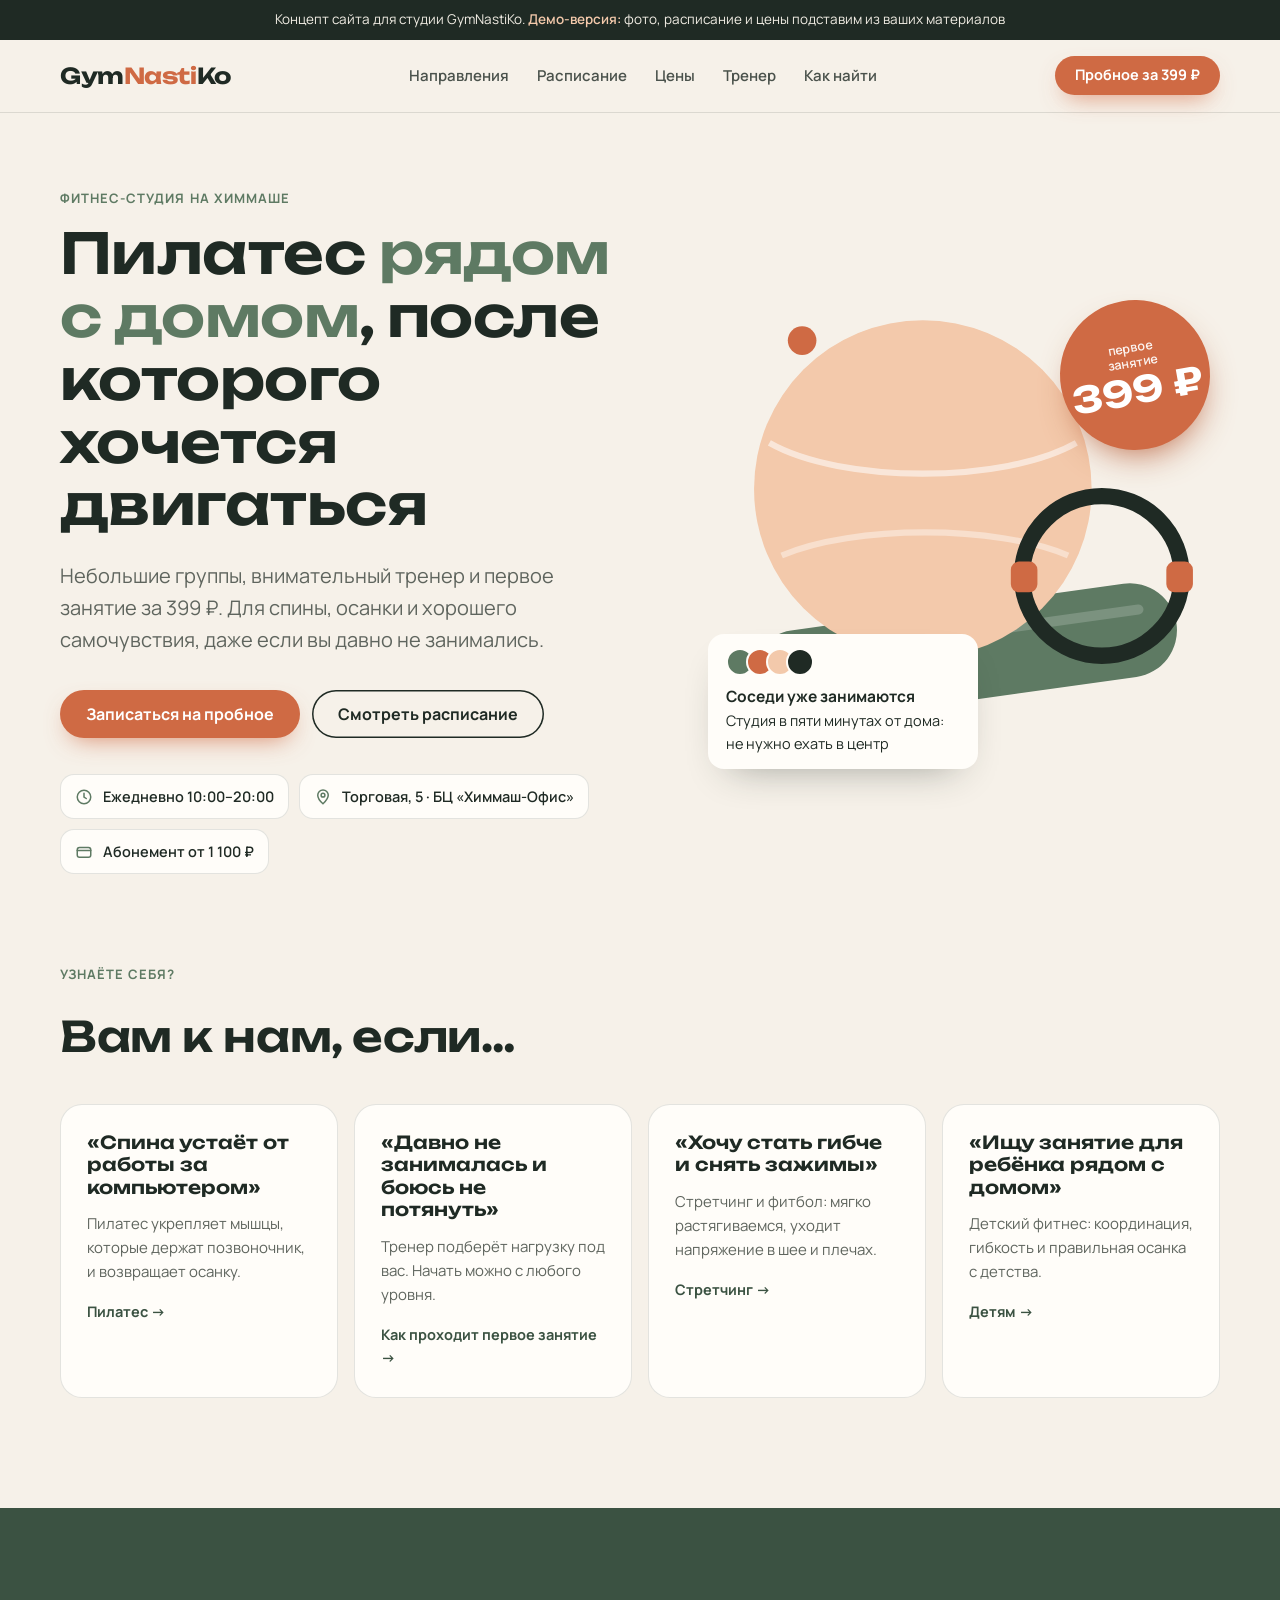
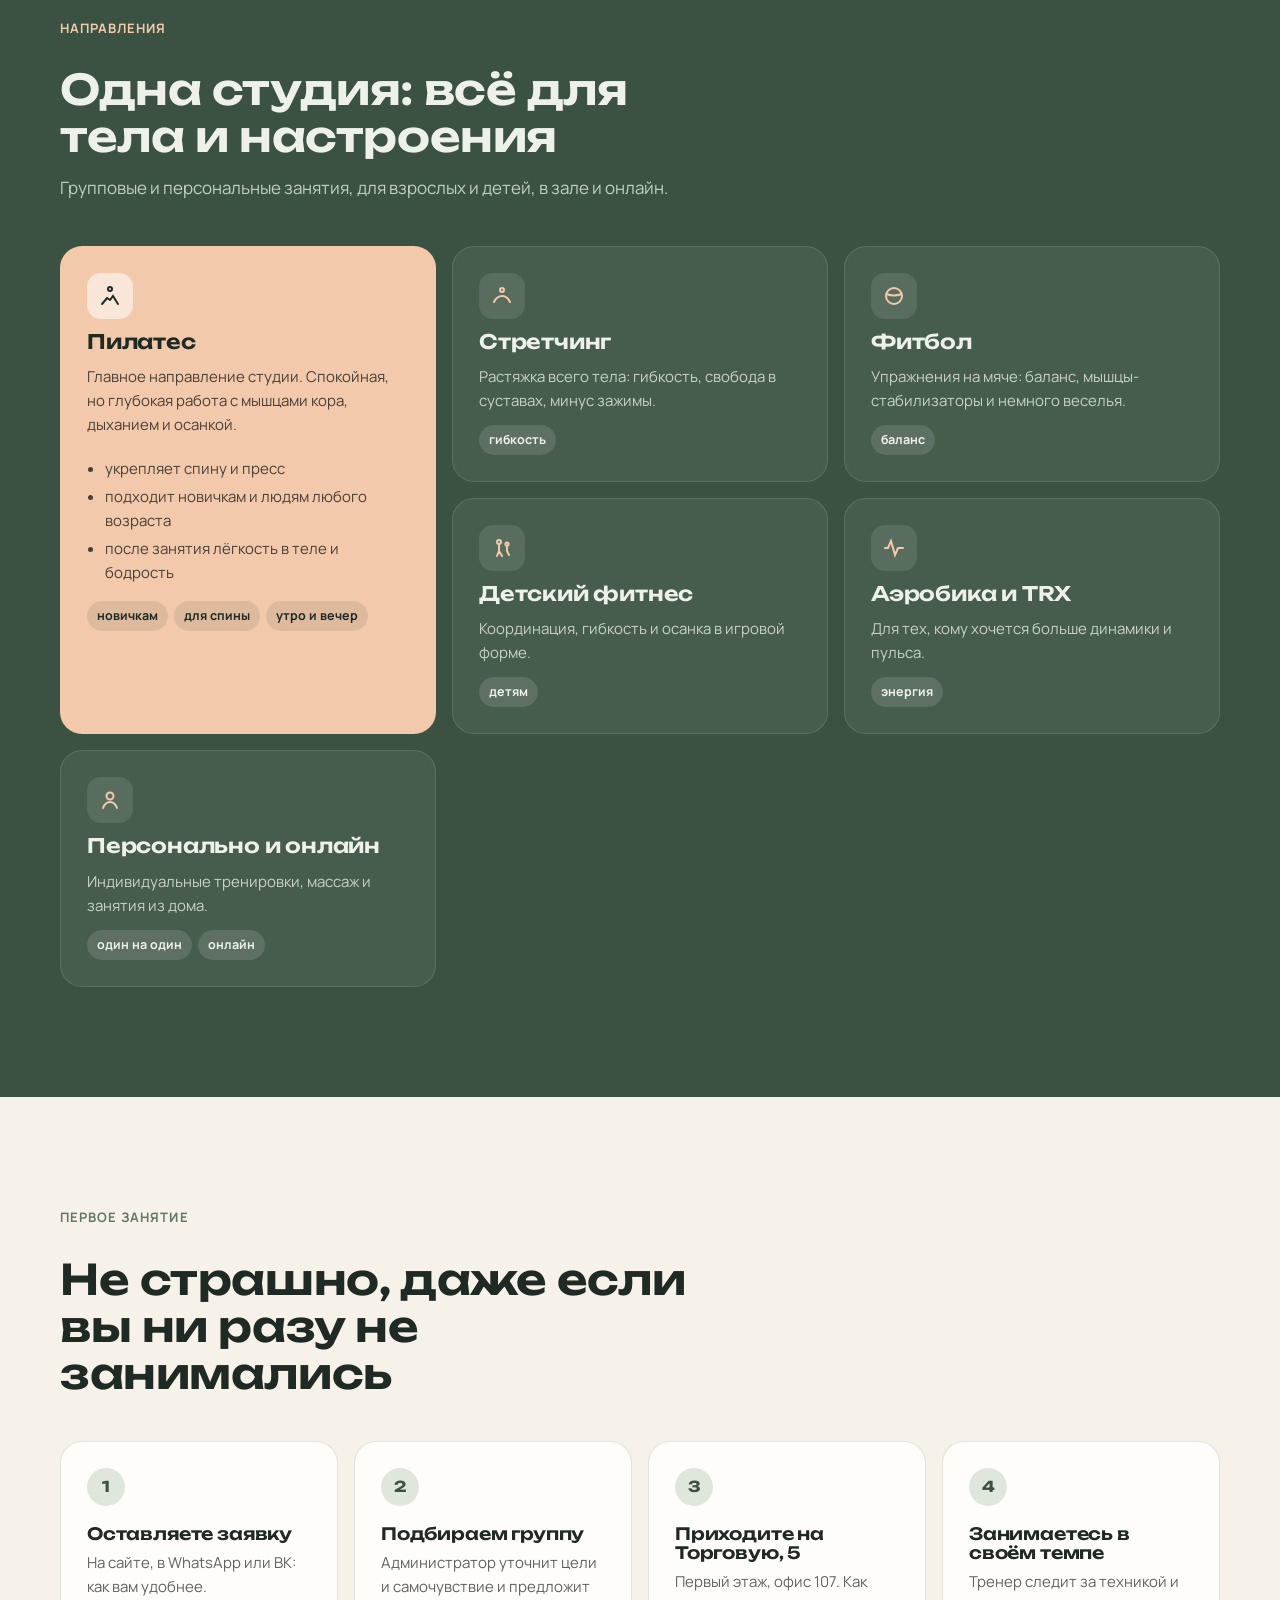
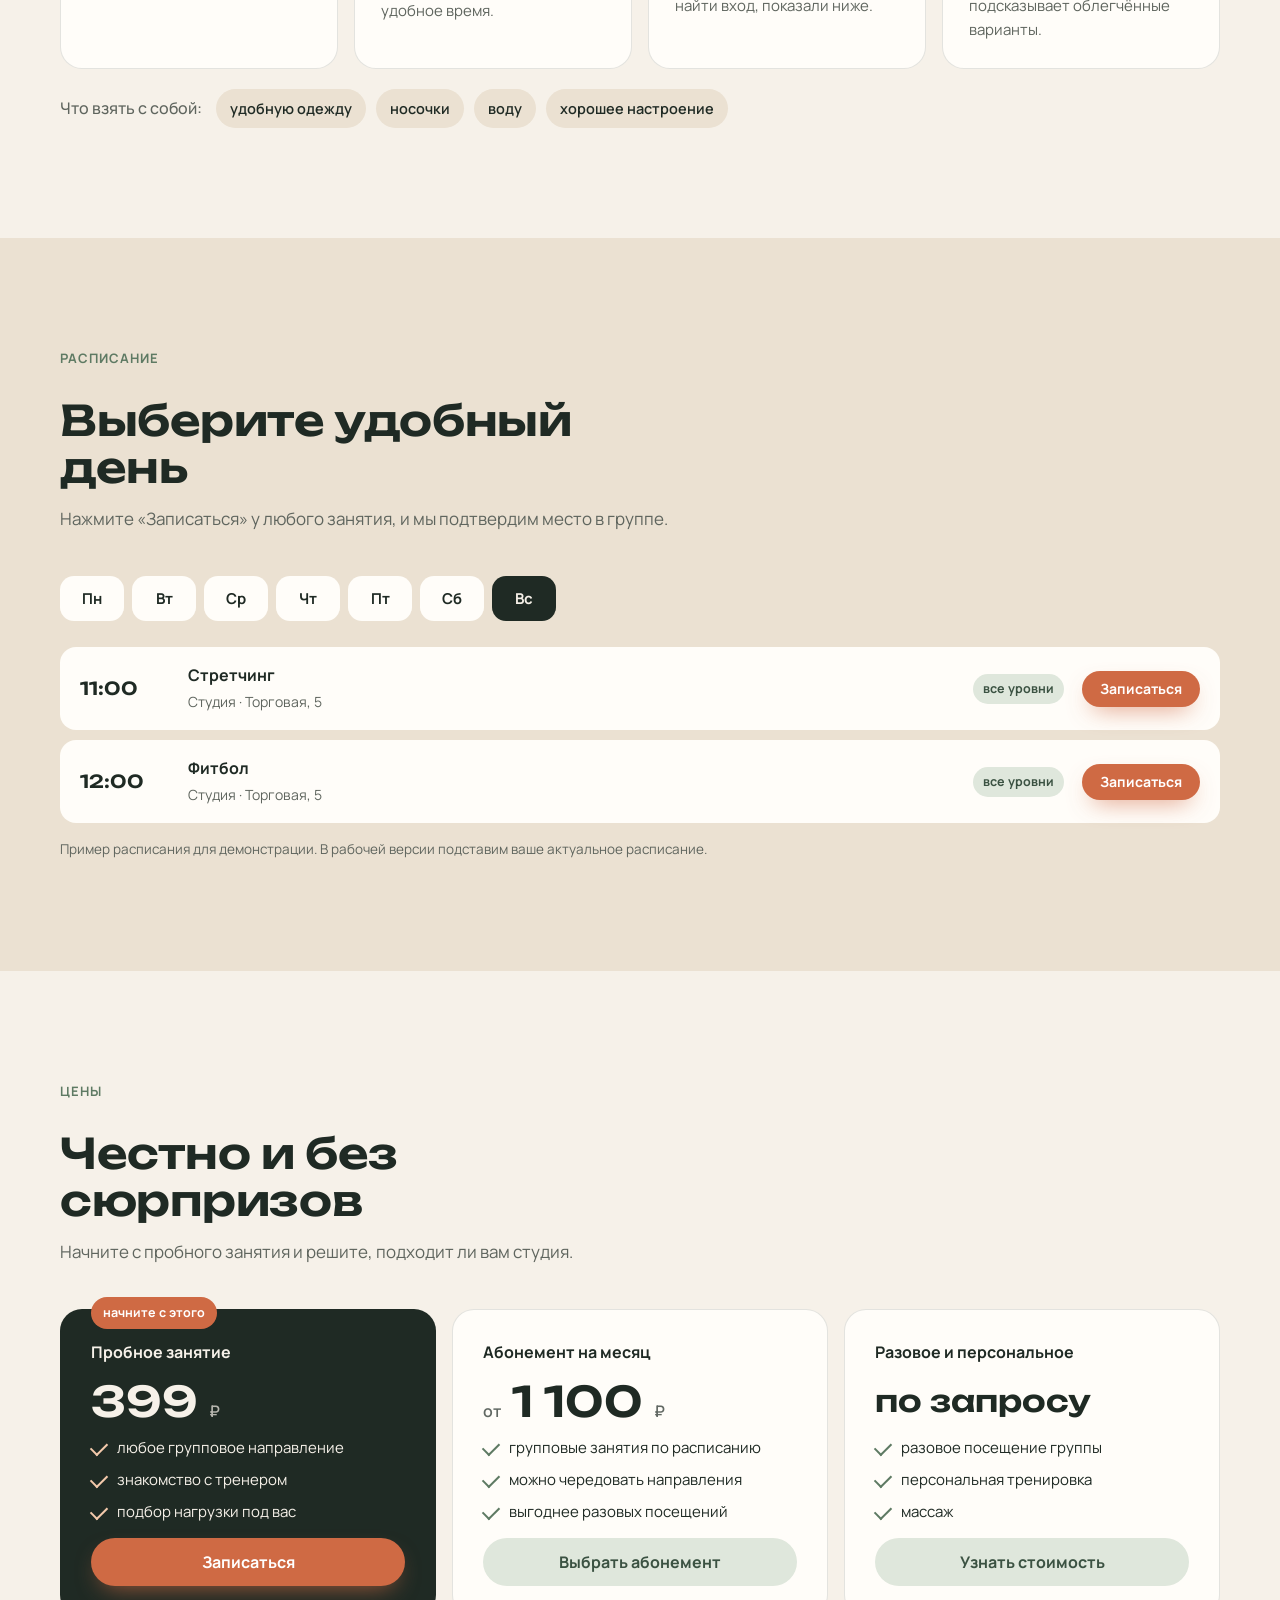
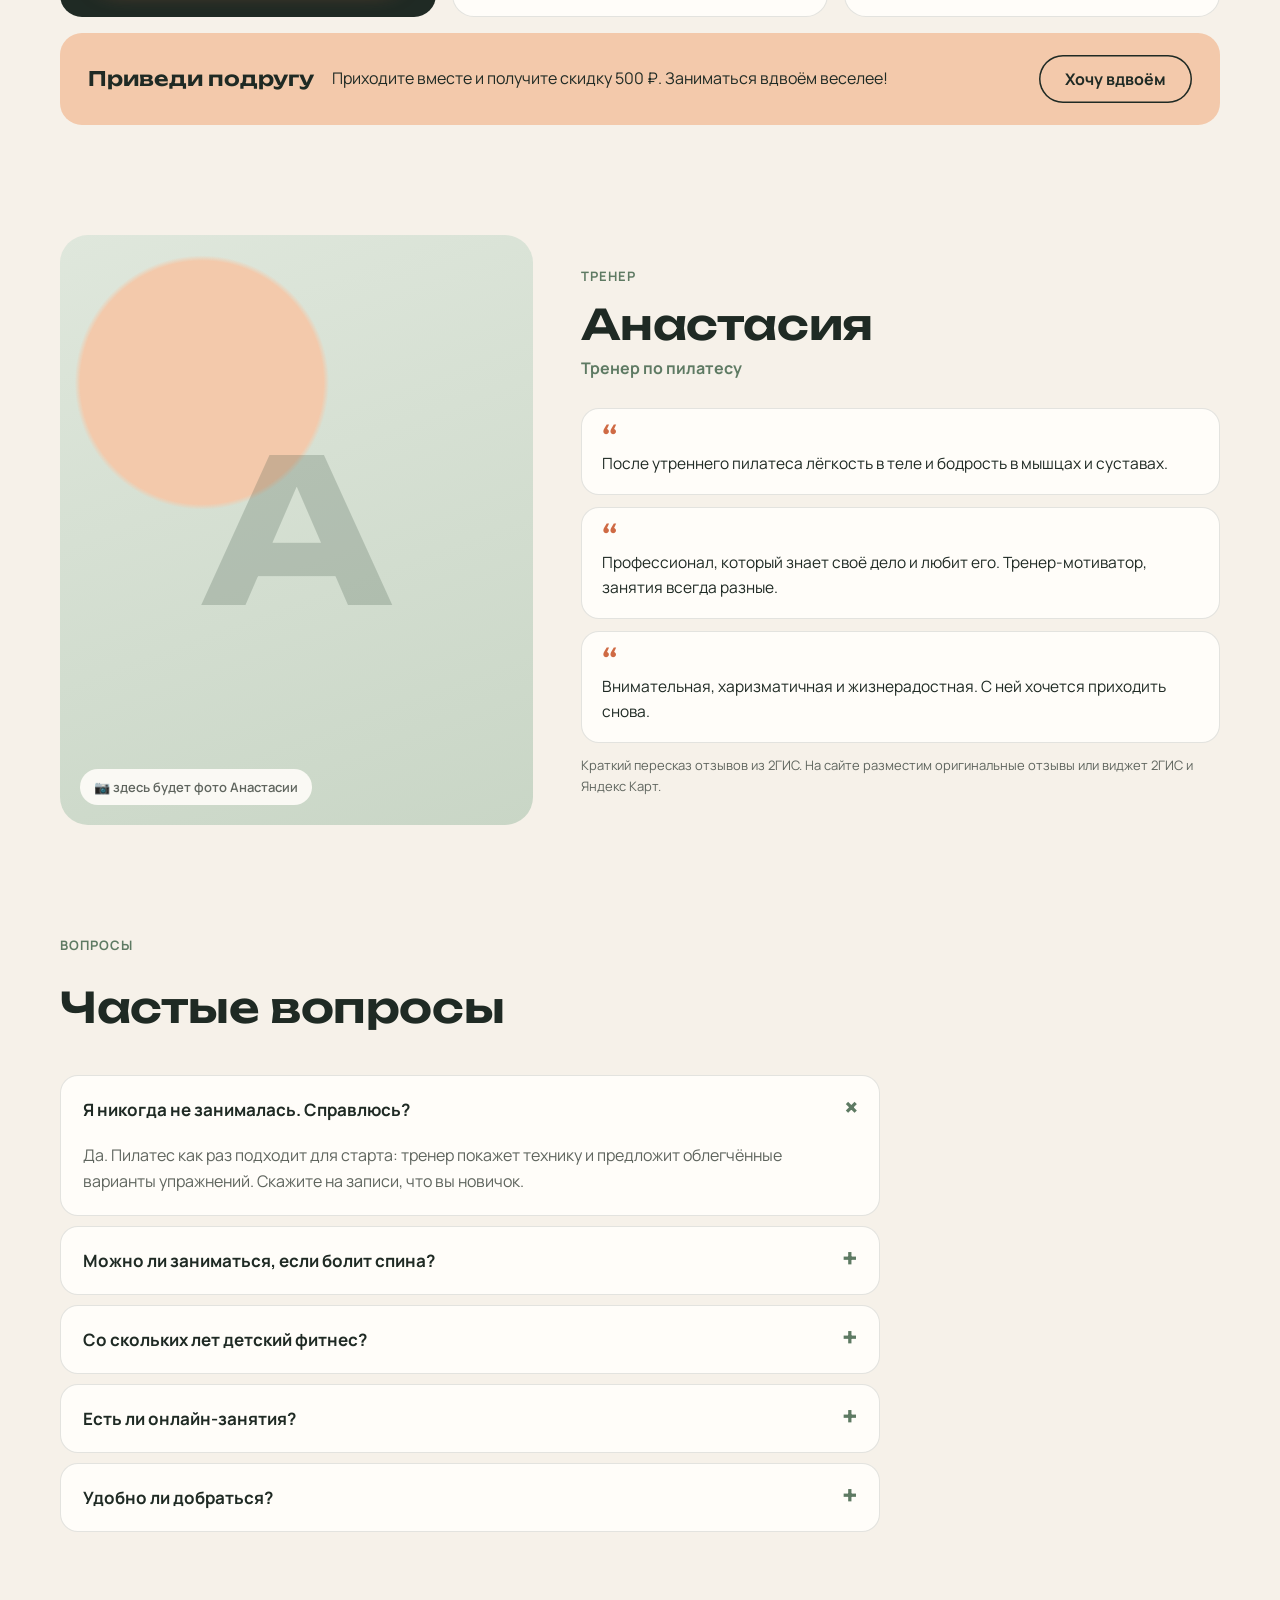
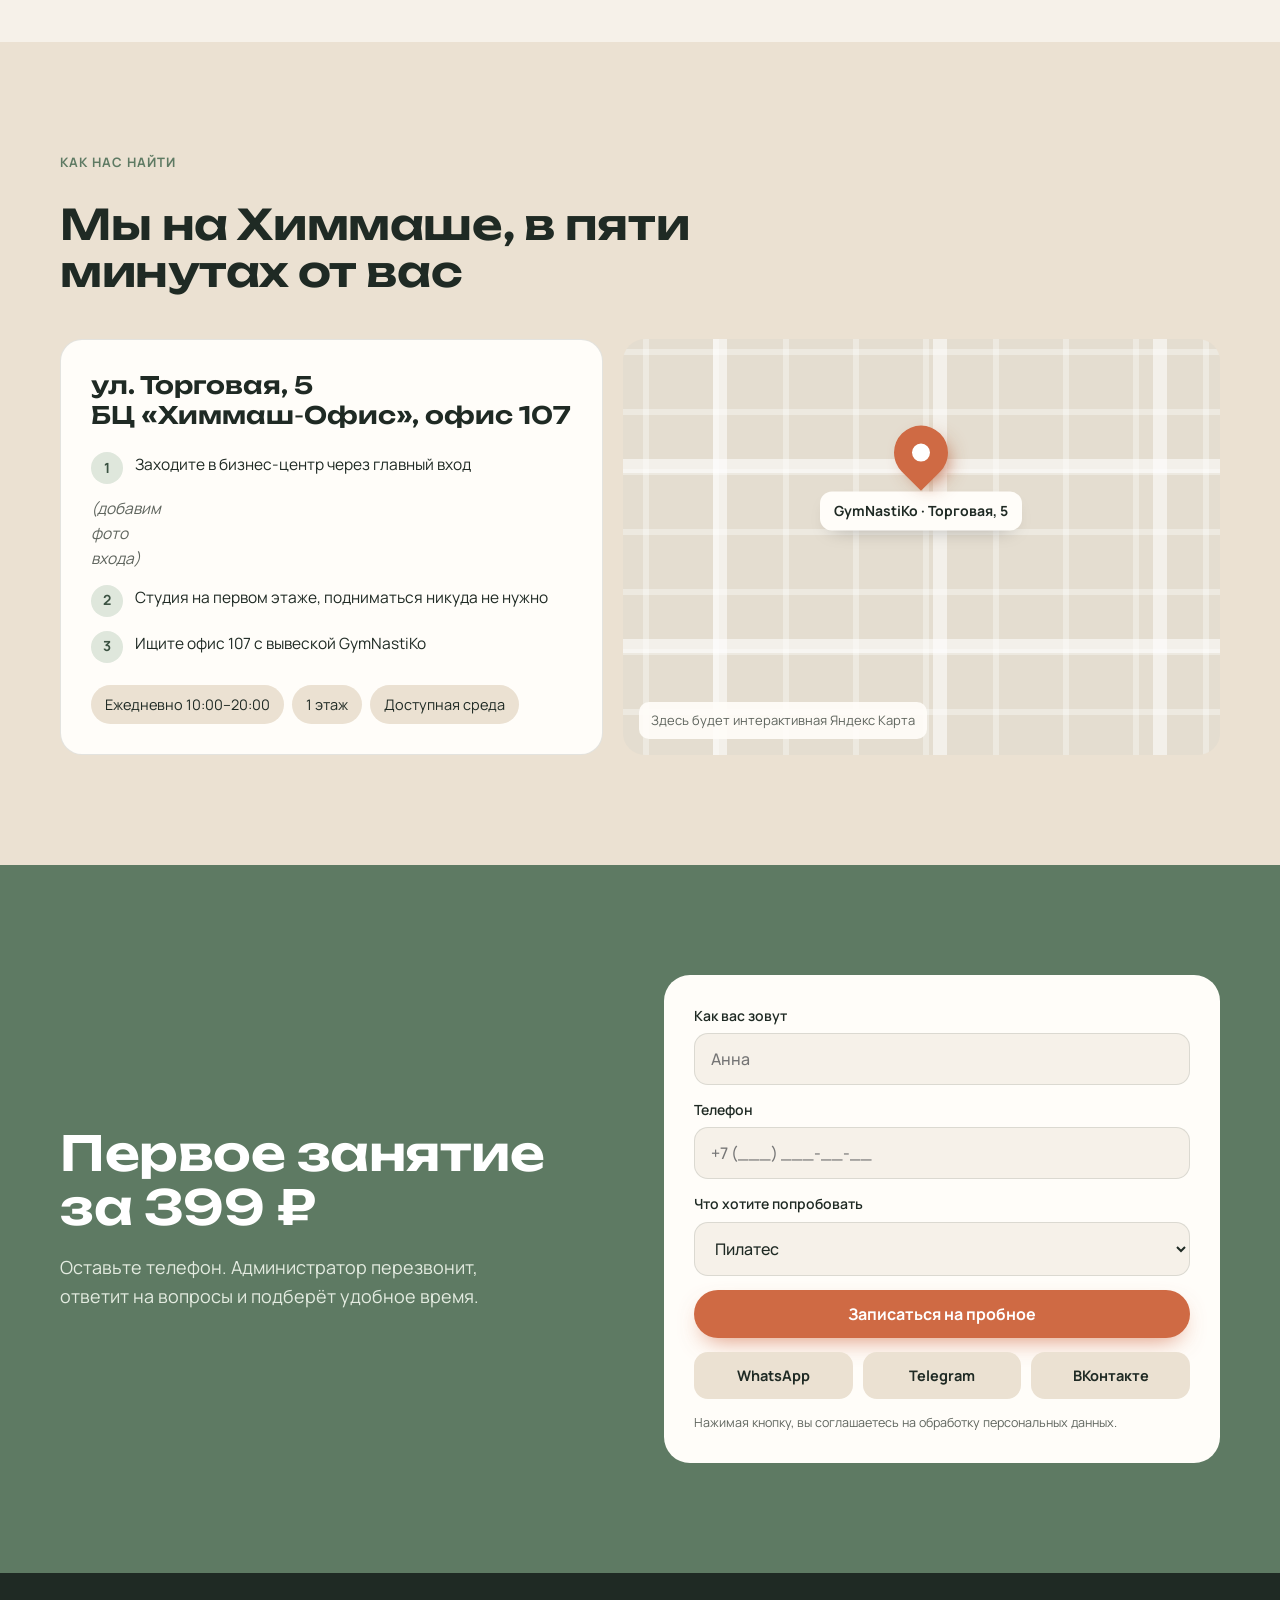
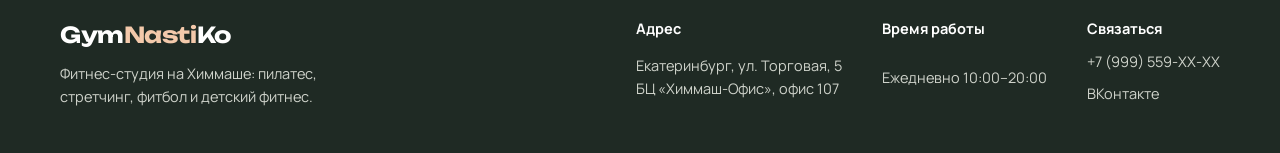
==== commit 20c45ebc: "GymNastiKo: убрана вводная фраза в блоке тренера Co-Authored-By: Claude Opus 5.5 <noreply@anthropic." ====
--- a/gymnastiko/index.html
+++ b/gymnastiko/index.html
@@ -230,7 +230,7 @@
   .photo-ph span { background: rgba(255,253,249,.9); border-radius: 999px; padding: 8px 14px; font-size: 13px; font-weight: 600; color: var(--muted); }
   .photo-ph .mono { position: absolute; inset: 0; display: grid; place-items: center; font-family: var(--display); font-weight: 700; font-size: clamp(120px, 16vw, 200px); color: var(--sage-dark); opacity: .22; }
   .coach h2 { margin-bottom: 8px; }
-  .coach .role { color: var(--sage); font-weight: 700; margin-bottom: 20px; }
+  .coach .role { color: var(--sage); font-weight: 700; margin-bottom: 26px; }
   .coach .about { color: var(--muted); font-size: 17px; margin-bottom: 28px; }
   .quotes { display: grid; gap: 12px; }
   .quote { background: var(--paper); border: 1px solid var(--line); border-radius: 18px; padding: 18px 20px; font-size: 15.5px; }
@@ -554,7 +554,6 @@
         <span class="eyebrow">Тренер</span>
         <h2>Анастасия</h2>
         <div class="role">Тренер по пилатесу</div>
-        <p class="about">Именно про Анастасию чаще всего пишут в отзывах: за внимательность, энергию и разнообразные занятия, после которых чувствуешь себя лучше.</p>
         <div class="quotes">
           <div class="quote">После утреннего пилатеса лёгкость в теле и бодрость в мышцах и суставах.</div>
           <div class="quote">Профессионал, который знает своё дело и любит его. Тренер-мотиватор, занятия всегда разные.</div>
